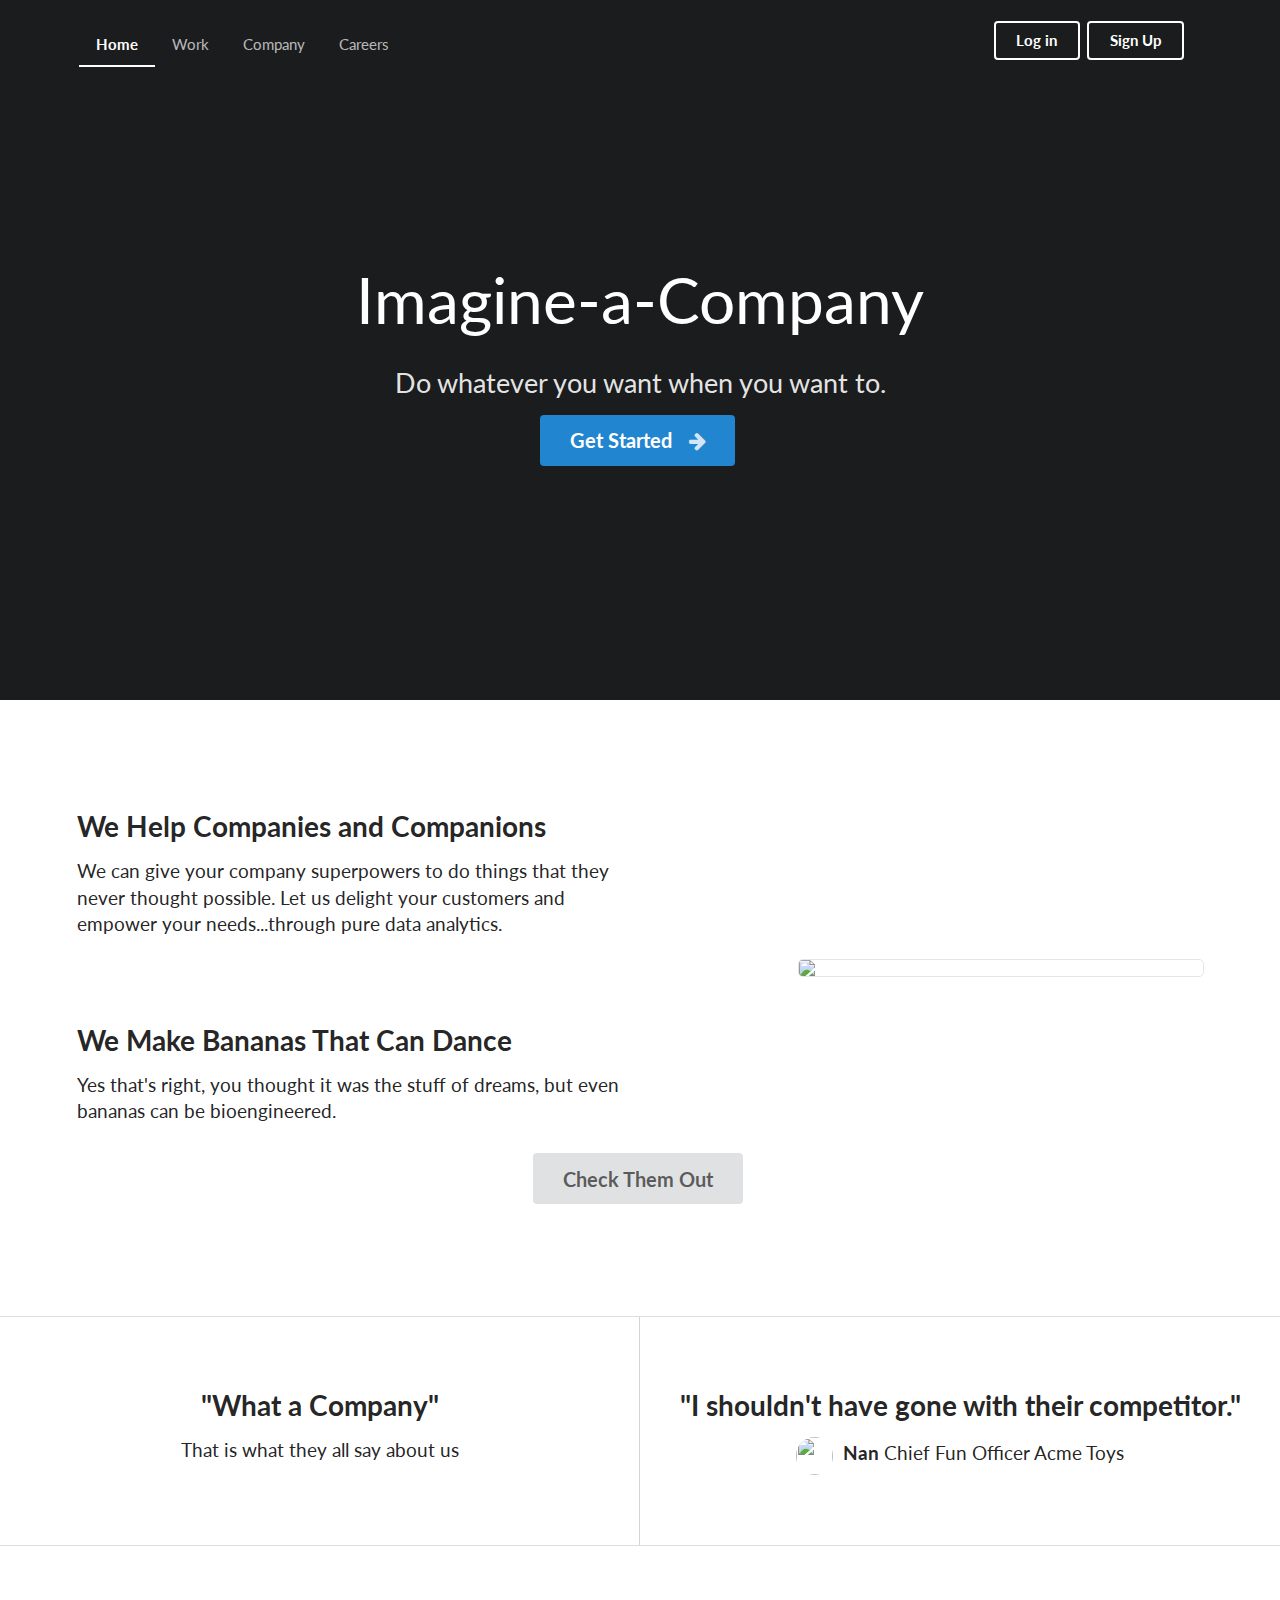
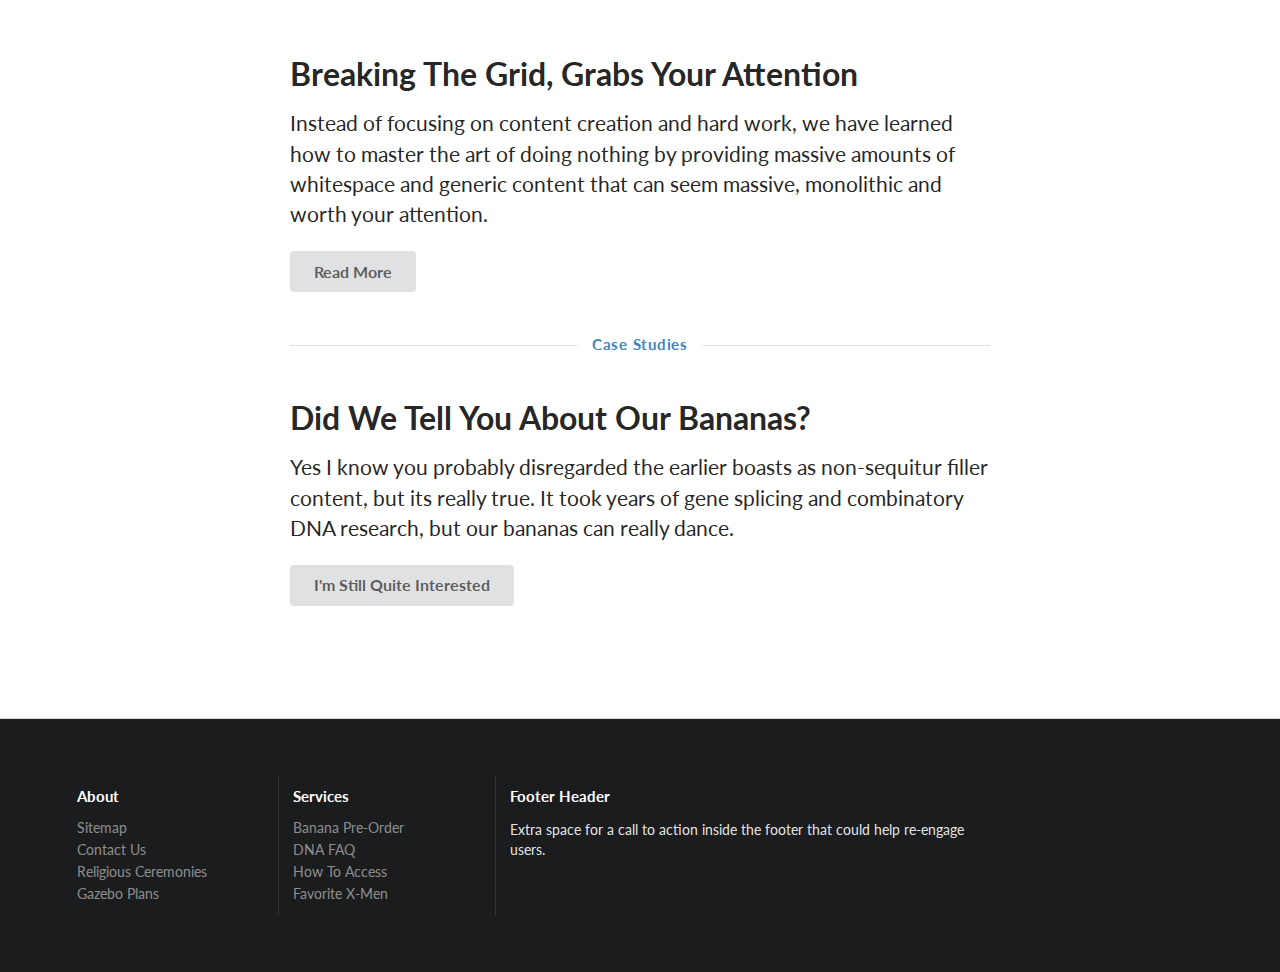
==== homepage.html @ 604b75cf "Add Semantic UI and try out the Homepage example" ====
<!DOCTYPE html>
<html>
<head>
  <!-- Standard Meta -->
  <meta charset="utf-8" />
  <meta http-equiv="X-UA-Compatible" content="IE=edge,chrome=1" />
  <meta name="viewport" content="width=device-width, initial-scale=1.0, maximum-scale=1.0">

  <!-- Site Properties -->
  <title>Homepage - Semantic</title>
  <script src="https://code.jquery.com/jquery-2.2.4.min.js" integrity="sha256-BbhdlvQf/xTY9gja0Dq3HiwQF8LaCRTXxZKRutelT44=" crossorigin="anonymous"></script>

  <link rel="stylesheet" type="text/css" href="assets/semantic/semantic.min.css">
	<script src="assets/semantic/semantic.min.js"></script>

  <link rel="stylesheet" type="text/css" href="assets/main.css">
  <script src="assets/main.js"></script>
</head>
<body>

<!-- Following Menu -->
<div class="ui large top fixed hidden menu">
  <div class="ui container">
    <a class="active item">Home</a>
    <a class="item">Work</a>
    <a class="item">Company</a>
    <a class="item">Careers</a>
    <div class="right menu">
      <div class="item">
        <a class="ui button">Log in</a>
      </div>
      <div class="item">
        <a class="ui primary button">Sign Up</a>
      </div>
    </div>
  </div>
</div>

<!-- Sidebar Menu -->
<div class="ui vertical inverted sidebar menu">
  <a class="active item">Home</a>
  <a class="item">Work</a>
  <a class="item">Company</a>
  <a class="item">Careers</a>
  <a class="item">Login</a>
  <a class="item">Signup</a>
</div>


<!-- Page Contents -->
<div class="pusher">
  <div class="ui inverted vertical masthead center aligned segment">

    <div class="ui container">
      <div class="ui large secondary inverted pointing menu">
        <a class="toc item">
          <i class="sidebar icon"></i>
        </a>
        <a class="active item">Home</a>
        <a class="item">Work</a>
        <a class="item">Company</a>
        <a class="item">Careers</a>
        <div class="right item">
          <a class="ui inverted button">Log in</a>
          <a class="ui inverted button">Sign Up</a>
        </div>
      </div>
    </div>

    <div class="ui text container">
      <h1 class="ui inverted header">
        Imagine-a-Company
      </h1>
      <h2>Do whatever you want when you want to.</h2>
      <div class="ui huge primary button">Get Started <i class="right arrow icon"></i></div>
    </div>

  </div>

  <div class="ui vertical stripe segment">
    <div class="ui middle aligned stackable grid container">
      <div class="row">
        <div class="eight wide column">
          <h3 class="ui header">We Help Companies and Companions</h3>
          <p>We can give your company superpowers to do things that they never thought possible. Let us delight your customers and empower your needs...through pure data analytics.</p>
          <h3 class="ui header">We Make Bananas That Can Dance</h3>
          <p>Yes that's right, you thought it was the stuff of dreams, but even bananas can be bioengineered.</p>
        </div>
        <div class="six wide right floated column">
          <img src="assets/images/wireframe/white-image.png" class="ui large bordered rounded image">
        </div>
      </div>
      <div class="row">
        <div class="center aligned column">
          <a class="ui huge button">Check Them Out</a>
        </div>
      </div>
    </div>
  </div>


  <div class="ui vertical stripe quote segment">
    <div class="ui equal width stackable internally celled grid">
      <div class="center aligned row">
        <div class="column">
          <h3>"What a Company"</h3>
          <p>That is what they all say about us</p>
        </div>
        <div class="column">
          <h3>"I shouldn't have gone with their competitor."</h3>
          <p>
            <img src="assets/images/avatar/nan.jpg" class="ui avatar image"> <b>Nan</b> Chief Fun Officer Acme Toys
          </p>
        </div>
      </div>
    </div>
  </div>

  <div class="ui vertical stripe segment">
    <div class="ui text container">
      <h3 class="ui header">Breaking The Grid, Grabs Your Attention</h3>
      <p>Instead of focusing on content creation and hard work, we have learned how to master the art of doing nothing by providing massive amounts of whitespace and generic content that can seem massive, monolithic and worth your attention.</p>
      <a class="ui large button">Read More</a>
      <h4 class="ui horizontal header divider">
        <a href="#">Case Studies</a>
      </h4>
      <h3 class="ui header">Did We Tell You About Our Bananas?</h3>
      <p>Yes I know you probably disregarded the earlier boasts as non-sequitur filler content, but its really true. It took years of gene splicing and combinatory DNA research, but our bananas can really dance.</p>
      <a class="ui large button">I'm Still Quite Interested</a>
    </div>
  </div>


  <div class="ui inverted vertical footer segment">
    <div class="ui container">
      <div class="ui stackable inverted divided equal height stackable grid">
        <div class="three wide column">
          <h4 class="ui inverted header">About</h4>
          <div class="ui inverted link list">
            <a href="#" class="item">Sitemap</a>
            <a href="#" class="item">Contact Us</a>
            <a href="#" class="item">Religious Ceremonies</a>
            <a href="#" class="item">Gazebo Plans</a>
          </div>
        </div>
        <div class="three wide column">
          <h4 class="ui inverted header">Services</h4>
          <div class="ui inverted link list">
            <a href="#" class="item">Banana Pre-Order</a>
            <a href="#" class="item">DNA FAQ</a>
            <a href="#" class="item">How To Access</a>
            <a href="#" class="item">Favorite X-Men</a>
          </div>
        </div>
        <div class="seven wide column">
          <h4 class="ui inverted header">Footer Header</h4>
          <p>Extra space for a call to action inside the footer that could help re-engage users.</p>
        </div>
      </div>
    </div>
  </div>
</div>

</body>

</html>
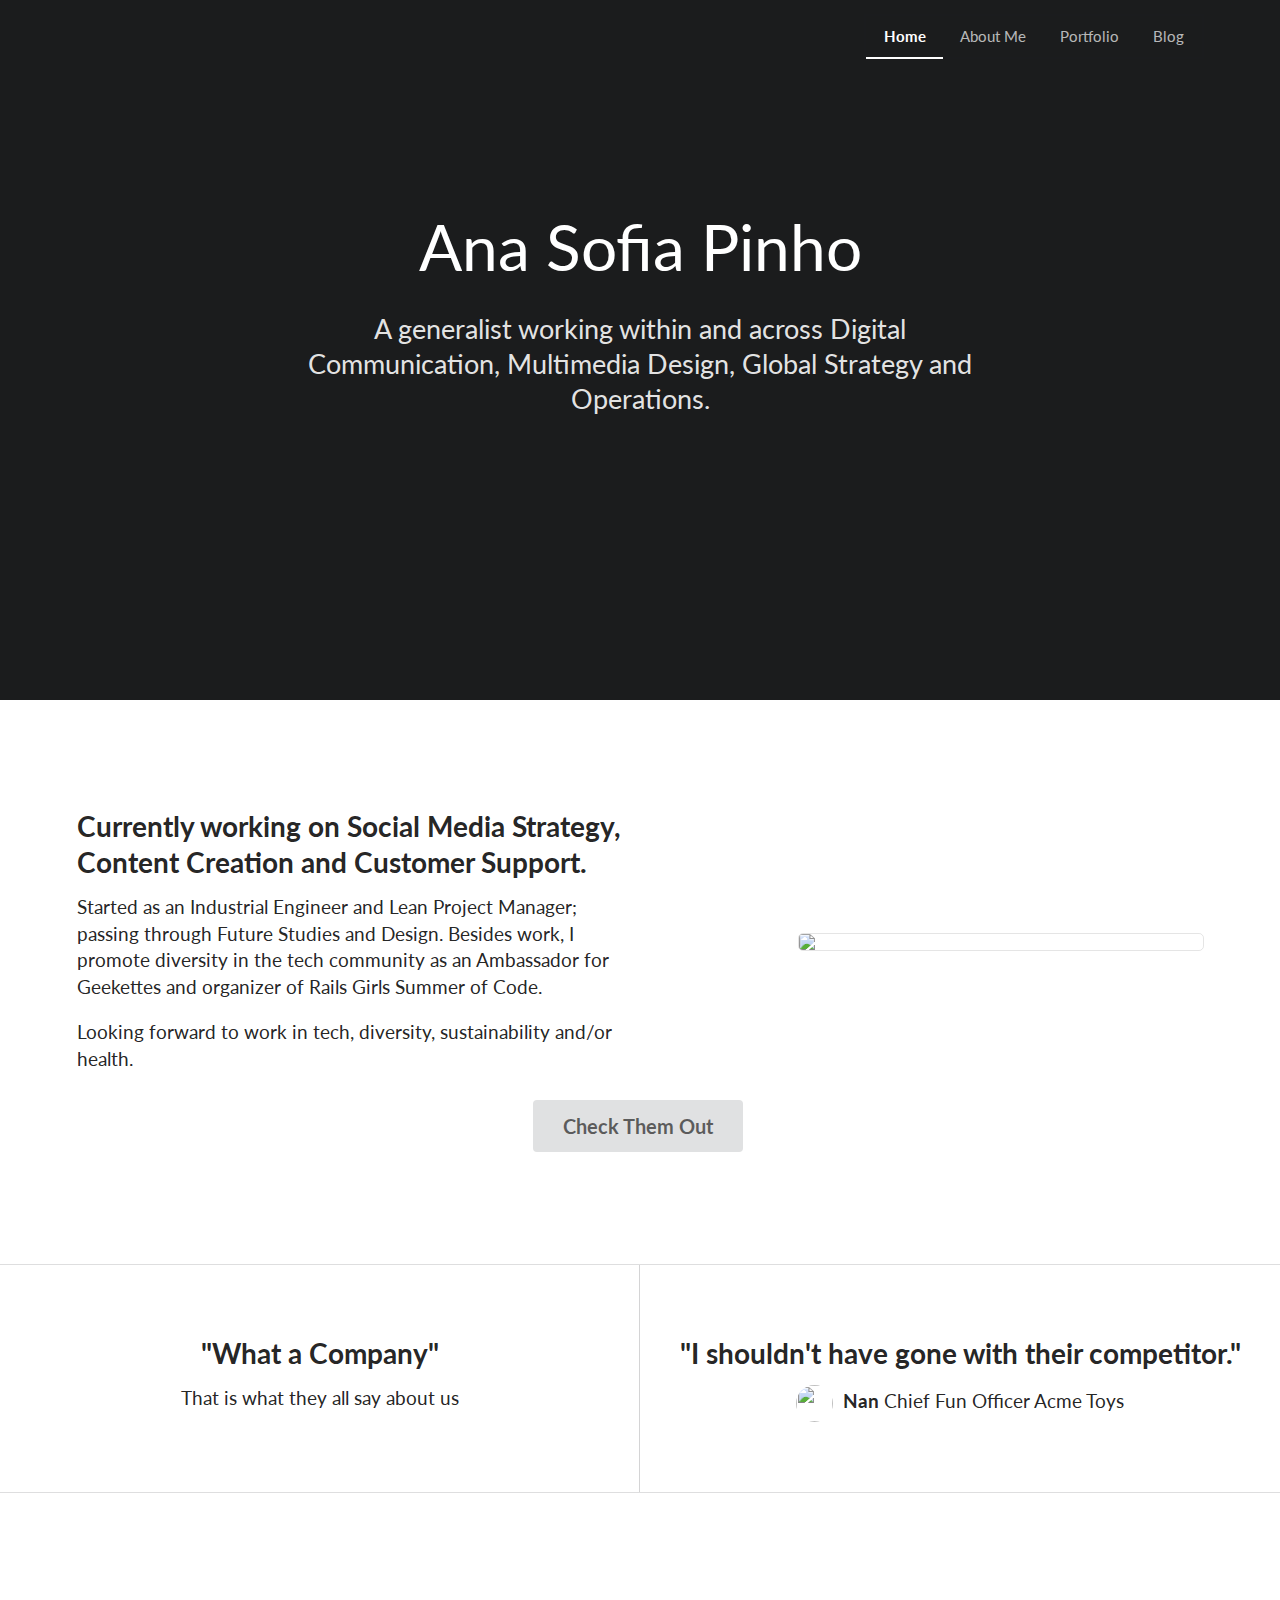
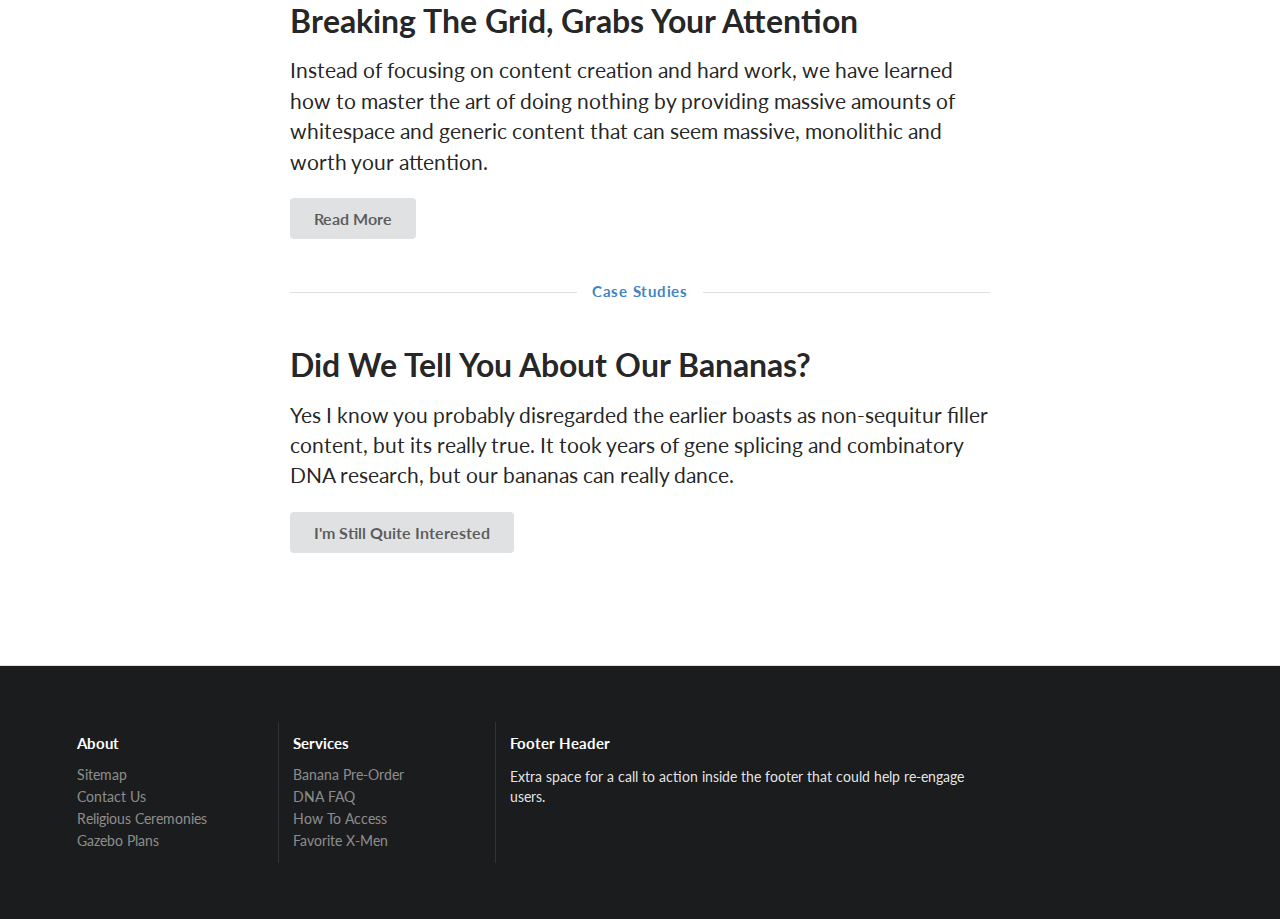
==== commit 5ff6499d: "New layout" ====
--- a/homepage.html
+++ b/homepage.html
@@ -18,61 +18,27 @@
 </head>
 <body>
 
-<!-- Following Menu -->
-<div class="ui large top fixed hidden menu">
-  <div class="ui container">
-    <a class="active item">Home</a>
-    <a class="item">Work</a>
-    <a class="item">Company</a>
-    <a class="item">Careers</a>
-    <div class="right menu">
-      <div class="item">
-        <a class="ui button">Log in</a>
-      </div>
-      <div class="item">
-        <a class="ui primary button">Sign Up</a>
-      </div>
-    </div>
-  </div>
-</div>
-
-<!-- Sidebar Menu -->
-<div class="ui vertical inverted sidebar menu">
-  <a class="active item">Home</a>
-  <a class="item">Work</a>
-  <a class="item">Company</a>
-  <a class="item">Careers</a>
-  <a class="item">Login</a>
-  <a class="item">Signup</a>
-</div>
-
 
 <!-- Page Contents -->
 <div class="pusher">
-  <div class="ui inverted vertical masthead center aligned segment">
+  <div class="ui inverted vertical masthead center aligned segment landing-image">
 
     <div class="ui container">
-      <div class="ui large secondary inverted pointing menu">
+      <div class="ui large secondary inverted pointing menu right floated">
         <a class="toc item">
           <i class="sidebar icon"></i>
         </a>
         <a class="active item">Home</a>
-        <a class="item">Work</a>
-        <a class="item">Company</a>
-        <a class="item">Careers</a>
-        <div class="right item">
-          <a class="ui inverted button">Log in</a>
-          <a class="ui inverted button">Sign Up</a>
-        </div>
+        <a class="item">About Me</a>
+        <a class="item">Portfolio</a>
+        <a class="item">Blog</a>
       </div>
     </div>
-
     <div class="ui text container">
       <h1 class="ui inverted header">
-        Imagine-a-Company
+        Ana Sofia Pinho
       </h1>
-      <h2>Do whatever you want when you want to.</h2>
-      <div class="ui huge primary button">Get Started <i class="right arrow icon"></i></div>
+      <h2>A generalist working within and across Digital Communication, Multimedia Design, Global Strategy and Operations.</h2>
     </div>
 
   </div>
@@ -81,10 +47,9 @@
     <div class="ui middle aligned stackable grid container">
       <div class="row">
         <div class="eight wide column">
-          <h3 class="ui header">We Help Companies and Companions</h3>
-          <p>We can give your company superpowers to do things that they never thought possible. Let us delight your customers and empower your needs...through pure data analytics.</p>
-          <h3 class="ui header">We Make Bananas That Can Dance</h3>
-          <p>Yes that's right, you thought it was the stuff of dreams, but even bananas can be bioengineered.</p>
+          <h3 class="ui header">Currently working on Social Media Strategy, Content Creation and Customer Support.</h3>
+          <p>Started as an Industrial Engineer and Lean Project Manager; passing through Future Studies and Design. Besides work, I promote diversity in the tech community as an Ambassador for Geekettes and organizer of Rails Girls Summer of Code.</p>
+          <p>Looking forward to work in tech, diversity, sustainability and/or health.</p>
         </div>
         <div class="six wide right floated column">
           <img src="assets/images/wireframe/white-image.png" class="ui large bordered rounded image">
--- a/assets/main.css
+++ b/assets/main.css
@@ -21,6 +21,10 @@
 .masthead h2 {
   font-size: 1.7em;
   font-weight: normal;
+}
+.landing-image {
+  background-image: url('images/anasofiapinho-profile-02.png') !important;
+  background-size: cover !important;
 }
 
 .ui.vertical.stripe {
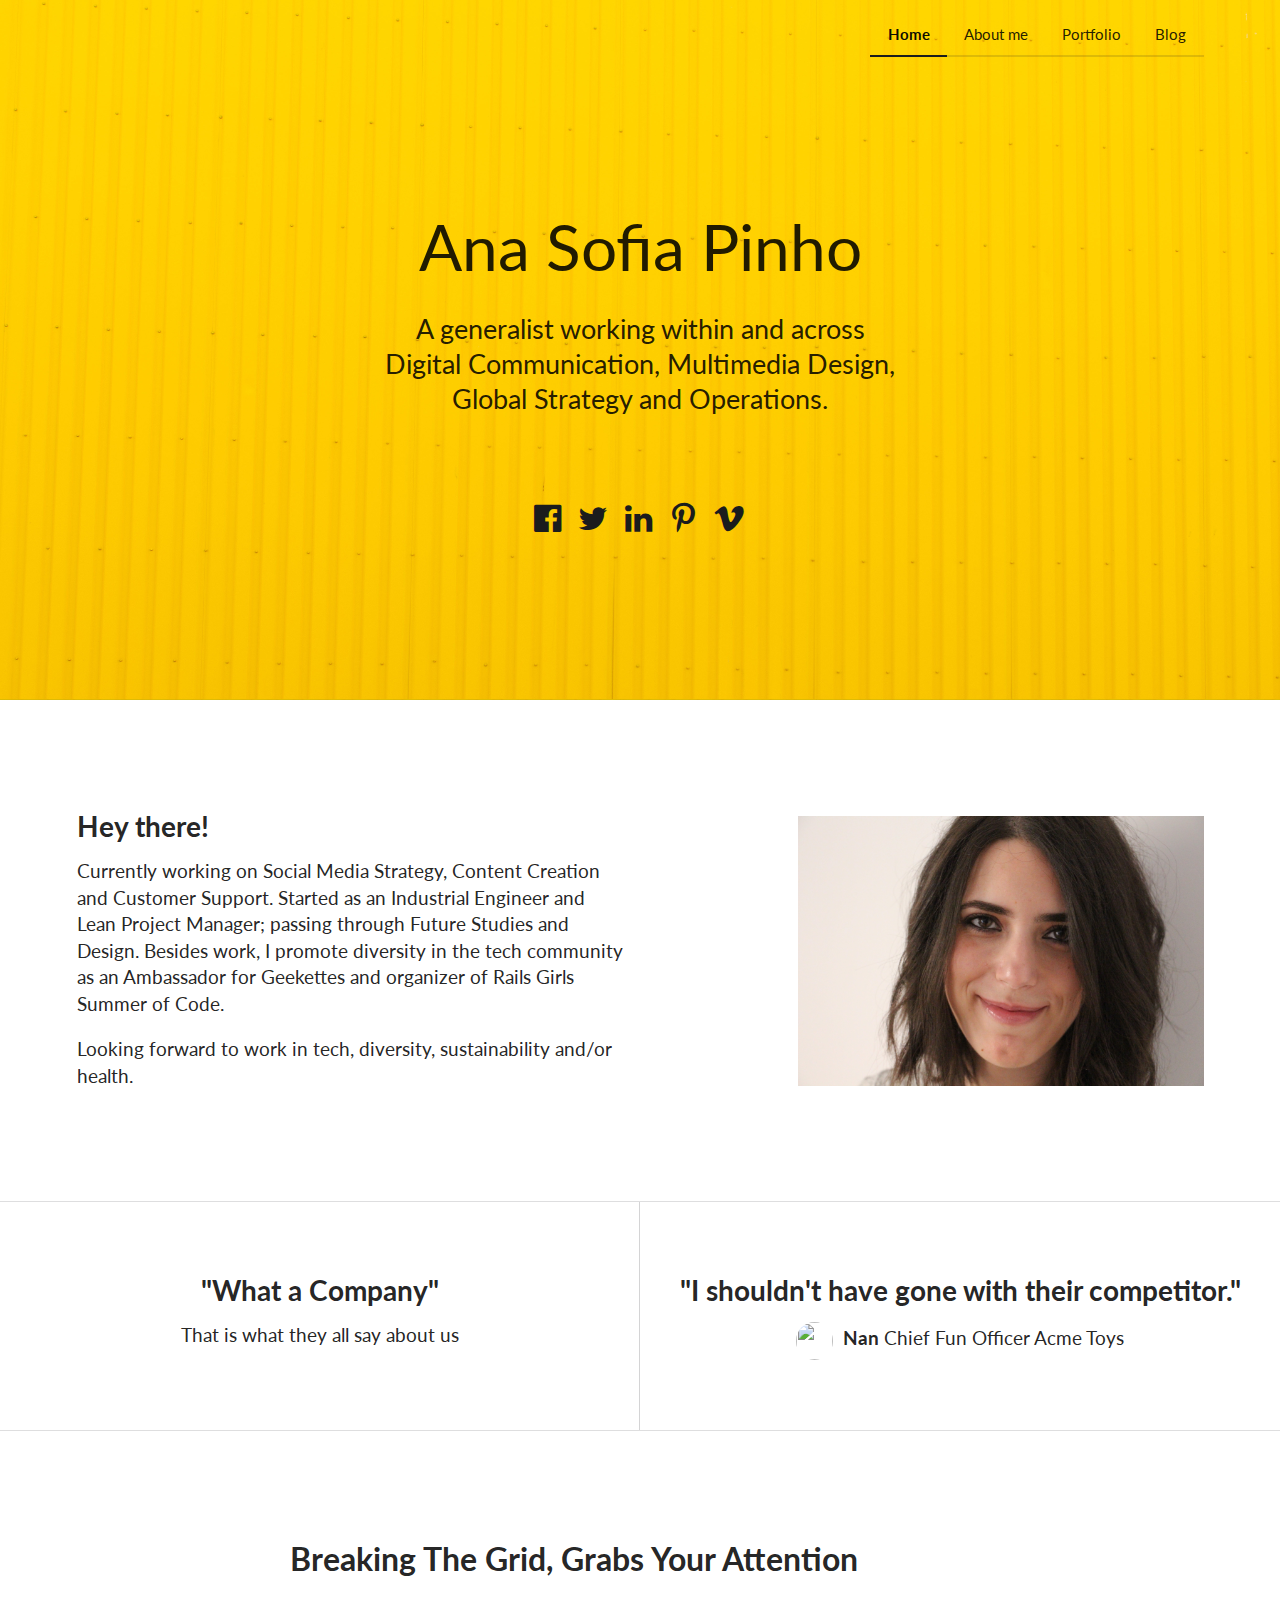
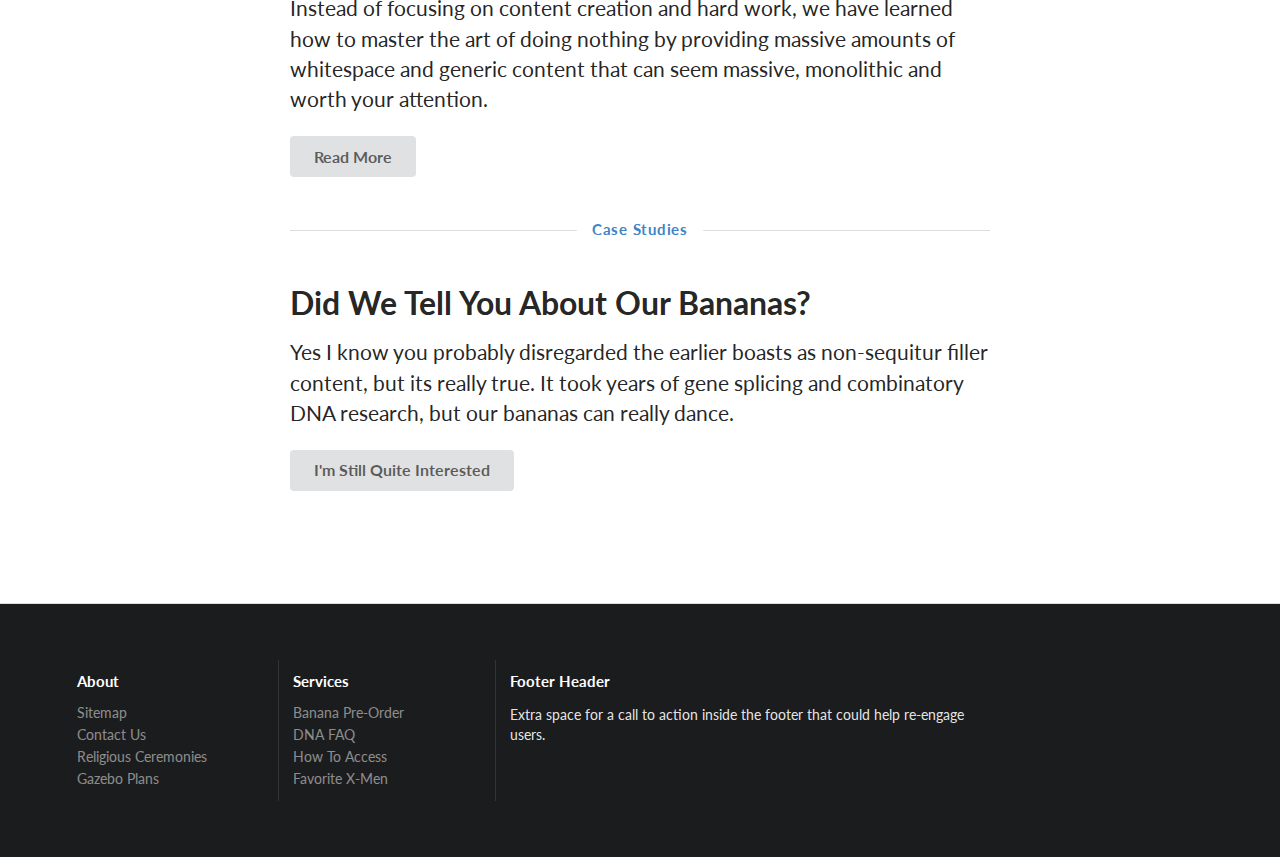
==== commit 4af2fe1c: "new style" ====
--- a/homepage.html
+++ b/homepage.html
@@ -18,27 +18,40 @@
 </head>
 <body>
 
+  <!-- Sidebar Menu -->
+<div class="ui vertical sidebar menu">
+  <a class="active item">Home</a>
+  <a class="item">About me</a>
+  <a class="item">Portfolio</a>
+  <a class="item">Blog</a>
+</div>
 
 <!-- Page Contents -->
 <div class="pusher">
-  <div class="ui inverted vertical masthead center aligned segment landing-image">
+  <div class="ui vertical masthead center aligned segment landing-image">
 
     <div class="ui container">
-      <div class="ui large secondary inverted pointing menu right floated">
+      <div class="ui large secondary pointing menu right floated">
         <a class="toc item">
           <i class="sidebar icon"></i>
         </a>
         <a class="active item">Home</a>
-        <a class="item">About Me</a>
+        <a class="item">About me</a>
         <a class="item">Portfolio</a>
         <a class="item">Blog</a>
       </div>
     </div>
     <div class="ui text container">
-      <h1 class="ui inverted header">
+      <h1 class="ui header">
         Ana Sofia Pinho
       </h1>
-      <h2>A generalist working within and across Digital Communication, Multimedia Design, Global Strategy and Operations.</h2>
+      <h2>A generalist working within and across 
+        <br>Digital Communication, Multimedia Design, 
+        <br>Global Strategy and Operations.</h2>
+      <br>
+      <br>
+      <br>
+      <p><a href="http://www.facebook.com/anasofiapinho" target="_blank"><i class="big black facebook icon"></i></a> <a href="http://www.twitter.com/anasofiapinho" target="_blank"><i class="big black twitter icon"></i></a> <a href="https://pt.linkedin.com/in/anasofiapinho" target="_blank"><i class="big black linkedin icon"></i></a> <a href="http://www.pinterest.com/anasofiapinho" target="_blank"><i class="big black pinterest icon"></i></a> <a href="http://www.vimeo.com/anasofiapinho" target="_blank"><i class="big black vimeo icon"></i></a>
     </div>
 
   </div>
@@ -47,19 +60,14 @@
     <div class="ui middle aligned stackable grid container">
       <div class="row">
         <div class="eight wide column">
-          <h3 class="ui header">Currently working on Social Media Strategy, Content Creation and Customer Support.</h3>
-          <p>Started as an Industrial Engineer and Lean Project Manager; passing through Future Studies and Design. Besides work, I promote diversity in the tech community as an Ambassador for Geekettes and organizer of Rails Girls Summer of Code.</p>
+          <h3 class="ui header">Hey there!</h3>
+          <p>Currently working on Social Media Strategy, Content Creation and Customer Support. Started as an Industrial Engineer and Lean Project Manager; passing through Future Studies and Design. Besides work, I promote diversity in the tech community as an Ambassador for Geekettes and organizer of Rails Girls Summer of Code.</p>
           <p>Looking forward to work in tech, diversity, sustainability and/or health.</p>
         </div>
         <div class="six wide right floated column">
-          <img src="assets/images/wireframe/white-image.png" class="ui large bordered rounded image">
+          <img src="assets/images/anasofiapinho-profile-03.jpg" class="ui fluid image">
         </div>
-      </div>
-      <div class="row">
-        <div class="center aligned column">
-          <a class="ui huge button">Check Them Out</a>
-        </div>
-      </div>
+      </div>  
     </div>
   </div>
 
--- a/assets/main.css
+++ b/assets/main.css
@@ -23,7 +23,7 @@
   font-weight: normal;
 }
 .landing-image {
-  background-image: url('images/anasofiapinho-profile-02.png') !important;
+background-image: url('images/anasofiapinho-image-0002.jpeg') !important;
   background-size: cover !important;
 }
 
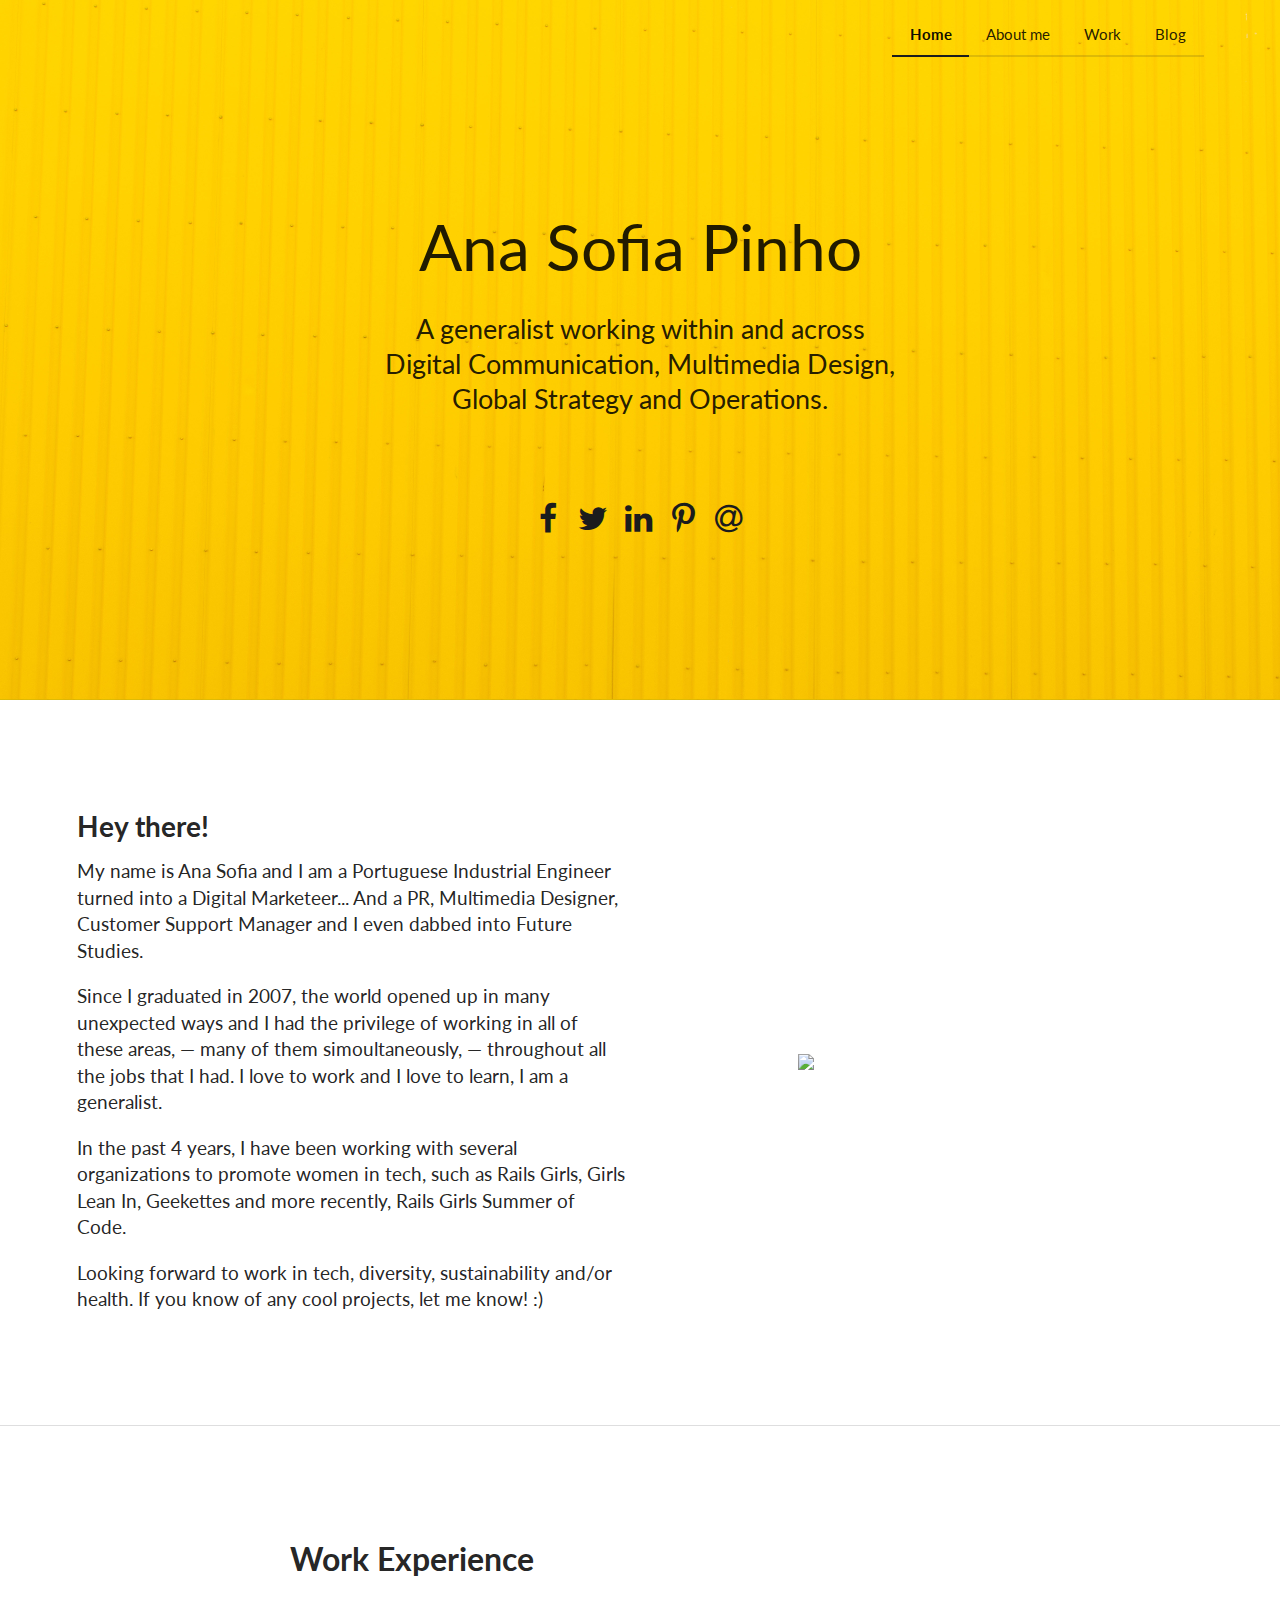
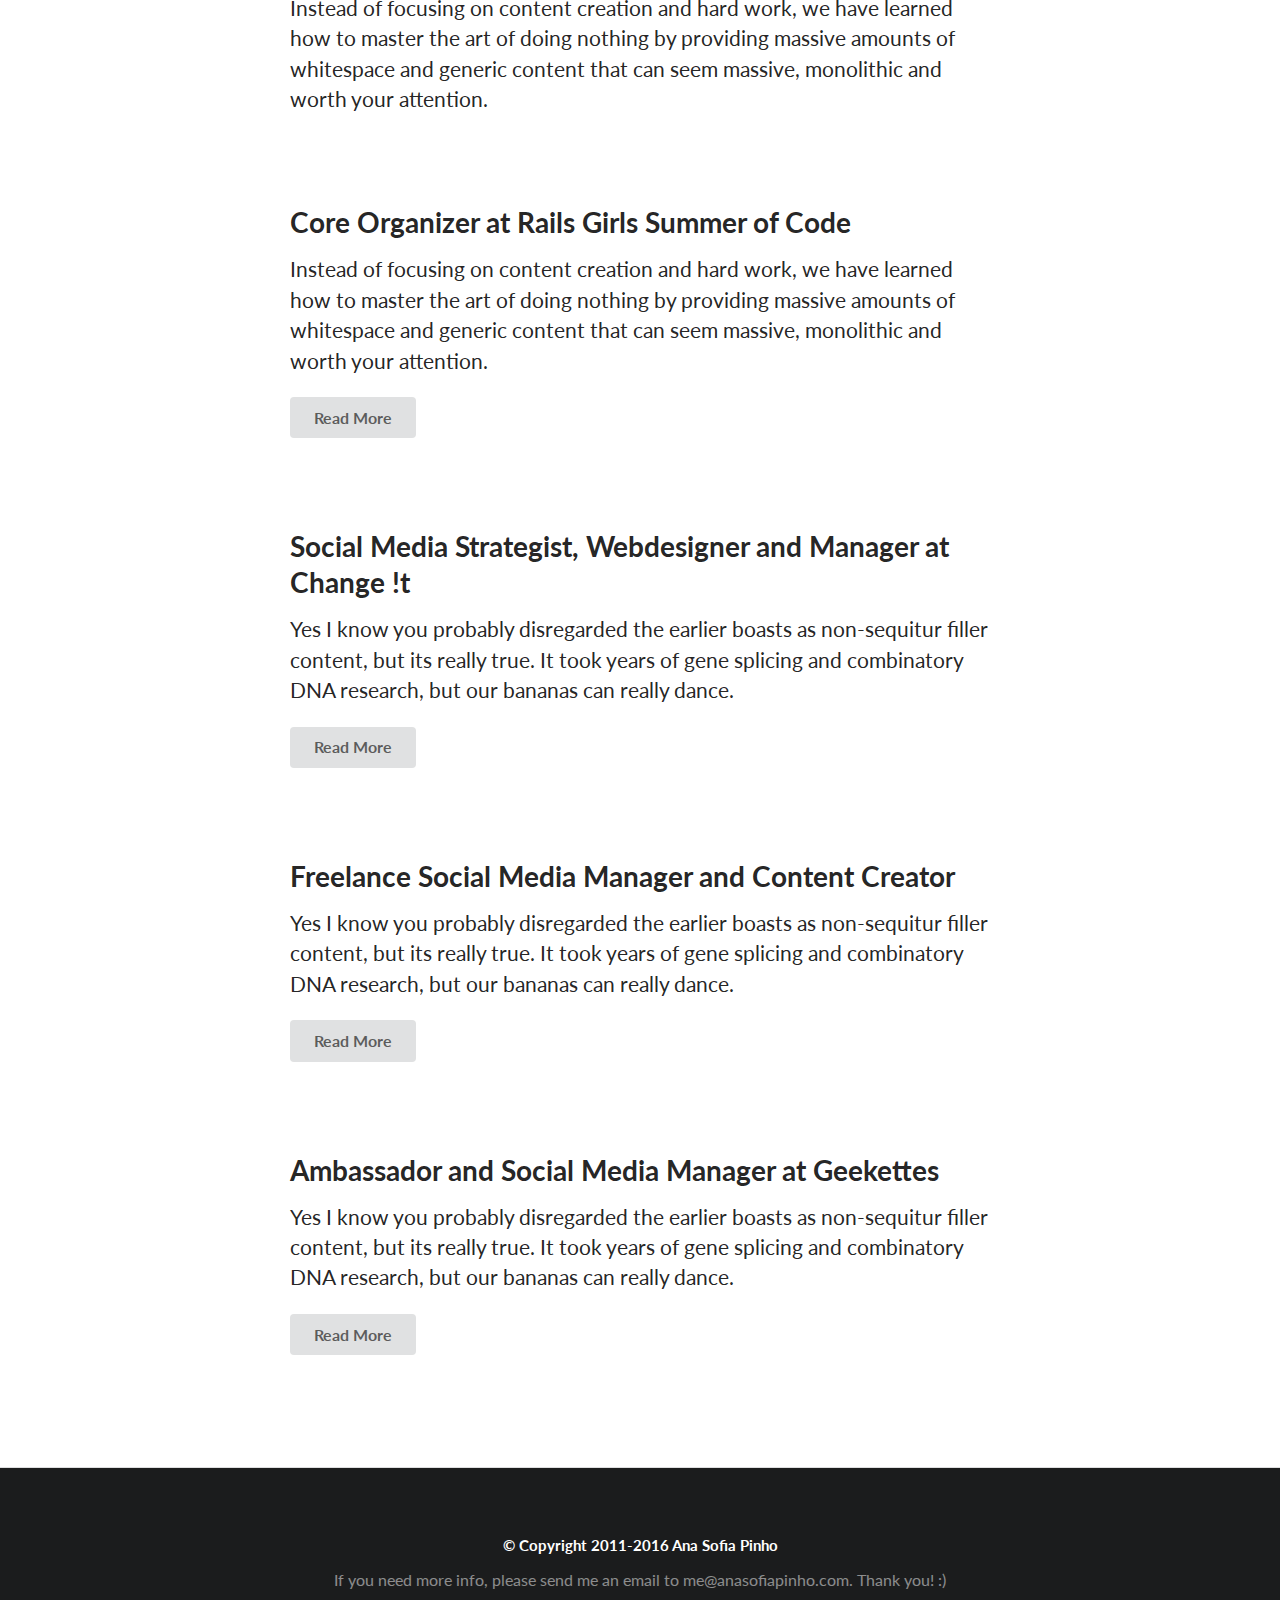
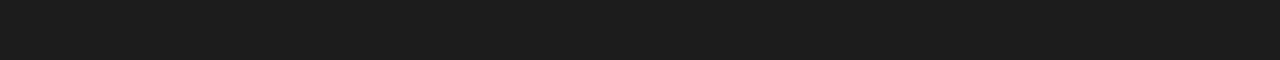
==== commit ae4209c0: "new sections" ====
--- a/homepage.html
+++ b/homepage.html
@@ -21,8 +21,8 @@
   <!-- Sidebar Menu -->
 <div class="ui vertical sidebar menu">
   <a class="active item">Home</a>
-  <a class="item">About me</a>
-  <a class="item">Portfolio</a>
+  <a class="item" href="#About me">About me</a>
+  <a class="item" href="#Work">Work</a>
   <a class="item">Blog</a>
 </div>
 
@@ -36,8 +36,8 @@
           <i class="sidebar icon"></i>
         </a>
         <a class="active item">Home</a>
-        <a class="item">About me</a>
-        <a class="item">Portfolio</a>
+        <a class="item" href="#About me">About me</a>
+        <a class="item" href="#Work">Work</a>
         <a class="item">Blog</a>
       </div>
     </div>
@@ -51,83 +51,96 @@
       <br>
       <br>
       <br>
-      <p><a href="http://www.facebook.com/anasofiapinho" target="_blank"><i class="big black facebook icon"></i></a> <a href="http://www.twitter.com/anasofiapinho" target="_blank"><i class="big black twitter icon"></i></a> <a href="https://pt.linkedin.com/in/anasofiapinho" target="_blank"><i class="big black linkedin icon"></i></a> <a href="http://www.pinterest.com/anasofiapinho" target="_blank"><i class="big black pinterest icon"></i></a> <a href="http://www.vimeo.com/anasofiapinho" target="_blank"><i class="big black vimeo icon"></i></a>
+      <p>
+        <a href="http://www.facebook.com/anasofiapinho" target="_blank">
+          <i class="big black facebook f icon"></i>
+        </a> 
+        <a href="http://www.twitter.com/anasofiapinho" target="_blank">
+          <i class="big black twitter icon"></i>
+        </a>
+        <a href="https://pt.linkedin.com/in/anasofiapinho" target="_blank">
+          <i class="big black linkedin icon"></i>
+        </a>
+        <a href="http://www.pinterest.com/anasofiapinho" target="_blank">
+          <i class="big black pinterest icon"></i>
+        </a>
+        <a href="mailto:me@anasofiapinho.com">
+          <i class="big black at icon"></i>
+        </a>
+      </p>
     </div>
 
   </div>
+
+  <div id="About me"></div>
 
   <div class="ui vertical stripe segment">
     <div class="ui middle aligned stackable grid container">
       <div class="row">
         <div class="eight wide column">
           <h3 class="ui header">Hey there!</h3>
-          <p>Currently working on Social Media Strategy, Content Creation and Customer Support. Started as an Industrial Engineer and Lean Project Manager; passing through Future Studies and Design. Besides work, I promote diversity in the tech community as an Ambassador for Geekettes and organizer of Rails Girls Summer of Code.</p>
-          <p>Looking forward to work in tech, diversity, sustainability and/or health.</p>
+          <p>
+            My name is Ana Sofia and I am a Portuguese Industrial Engineer turned into a Digital Marketeer... And a PR, Multimedia Designer, Customer Support Manager and I even dabbed into Future Studies.
+          </p>
+          <p>
+             Since I graduated in 2007, the world opened up in many unexpected ways and I had the privilege of working in all of these areas, — many of them simoultaneously, — throughout all the jobs that I had. I love to work and I love to learn, I am a generalist.
+          <p>
+             In the past 4 years, I have been working with several organizations to promote women in tech, such as Rails Girls, Girls Lean In, Geekettes and more recently, Rails Girls Summer of Code.
+          </p>
+          <p>Looking forward to work in tech, diversity, sustainability and/or health. If you know of any cool projects, let me know! :)</p>
         </div>
         <div class="six wide right floated column">
-          <img src="assets/images/anasofiapinho-profile-03.jpg" class="ui fluid image">
+          <img src="assets/images/anasofiapinho-profile-02.png" class="ui fluid image">
         </div>
       </div>  
     </div>
   </div>
 
+<div id="Work"></div>
 
-  <div class="ui vertical stripe quote segment">
-    <div class="ui equal width stackable internally celled grid">
-      <div class="center aligned row">
-        <div class="column">
-          <h3>"What a Company"</h3>
-          <p>That is what they all say about us</p>
-        </div>
-        <div class="column">
-          <h3>"I shouldn't have gone with their competitor."</h3>
-          <p>
-            <img src="assets/images/avatar/nan.jpg" class="ui avatar image"> <b>Nan</b> Chief Fun Officer Acme Toys
-          </p>
-        </div>
-      </div>
-    </div>
-  </div>
+<div class="ui vertical stripe segment">
+    <div class="ui text container">
+      <h3>Work Experience</h3>
+      <p>Instead of focusing on content creation and hard work, we have learned how to master the art of doing nothing by providing massive amounts of whitespace and generic content that can seem massive, monolithic and worth your attention.</p>
+      <h4 class="ui horizontal header divider">
+      </h4>
 
-  <div class="ui vertical stripe segment">
     <div class="ui text container">
-      <h3 class="ui header">Breaking The Grid, Grabs Your Attention</h3>
+      <h1>Core Organizer at Rails Girls Summer of Code</h1>
       <p>Instead of focusing on content creation and hard work, we have learned how to master the art of doing nothing by providing massive amounts of whitespace and generic content that can seem massive, monolithic and worth your attention.</p>
       <a class="ui large button">Read More</a>
       <h4 class="ui horizontal header divider">
-        <a href="#">Case Studies</a>
       </h4>
-      <h3 class="ui header">Did We Tell You About Our Bananas?</h3>
+
+      <h1 class="ui header">Social Media Strategist, Webdesigner and Manager at Change !t</h1>
       <p>Yes I know you probably disregarded the earlier boasts as non-sequitur filler content, but its really true. It took years of gene splicing and combinatory DNA research, but our bananas can really dance.</p>
-      <a class="ui large button">I'm Still Quite Interested</a>
+      <a class="ui large button">Read More</a>
+      <h4 class="ui horizontal header divider">
+      </h4>
+
+      <h1 class="ui header">Freelance Social Media Manager and Content Creator</h1>
+      <p>Yes I know you probably disregarded the earlier boasts as non-sequitur filler content, but its really true. It took years of gene splicing and combinatory DNA research, but our bananas can really dance.</p>
+      <a class="ui large button">Read More</a>
+
+      <h4 class="ui horizontal header divider">
+      </h4>
+
+      <h1 class="ui header">Ambassador and Social Media Manager at Geekettes</h1>
+      <p>Yes I know you probably disregarded the earlier boasts as non-sequitur filler content, but its really true. It took years of gene splicing and combinatory DNA research, but our bananas can really dance.</p>
+      <a class="ui large button">Read More</a>
+    </div>
     </div>
   </div>
 
 
   <div class="ui inverted vertical footer segment">
-    <div class="ui container">
+    <div class="ui text container">
       <div class="ui stackable inverted divided equal height stackable grid">
-        <div class="three wide column">
-          <h4 class="ui inverted header">About</h4>
+        <div class="15 wide column">
+          <h4 class="ui inverted header" align="center">&copy; Copyright 2011-2016 Ana Sofia Pinho</h4>
           <div class="ui inverted link list">
-            <a href="#" class="item">Sitemap</a>
-            <a href="#" class="item">Contact Us</a>
-            <a href="#" class="item">Religious Ceremonies</a>
-            <a href="#" class="item">Gazebo Plans</a>
+            <a href="#" class="item"  align="center">If you need more info, please send me an email to me@anasofiapinho.com. Thank you! :)</a>
           </div>
-        </div>
-        <div class="three wide column">
-          <h4 class="ui inverted header">Services</h4>
-          <div class="ui inverted link list">
-            <a href="#" class="item">Banana Pre-Order</a>
-            <a href="#" class="item">DNA FAQ</a>
-            <a href="#" class="item">How To Access</a>
-            <a href="#" class="item">Favorite X-Men</a>
-          </div>
-        </div>
-        <div class="seven wide column">
-          <h4 class="ui inverted header">Footer Header</h4>
-          <p>Extra space for a call to action inside the footer that could help re-engage users.</p>
         </div>
       </div>
     </div>
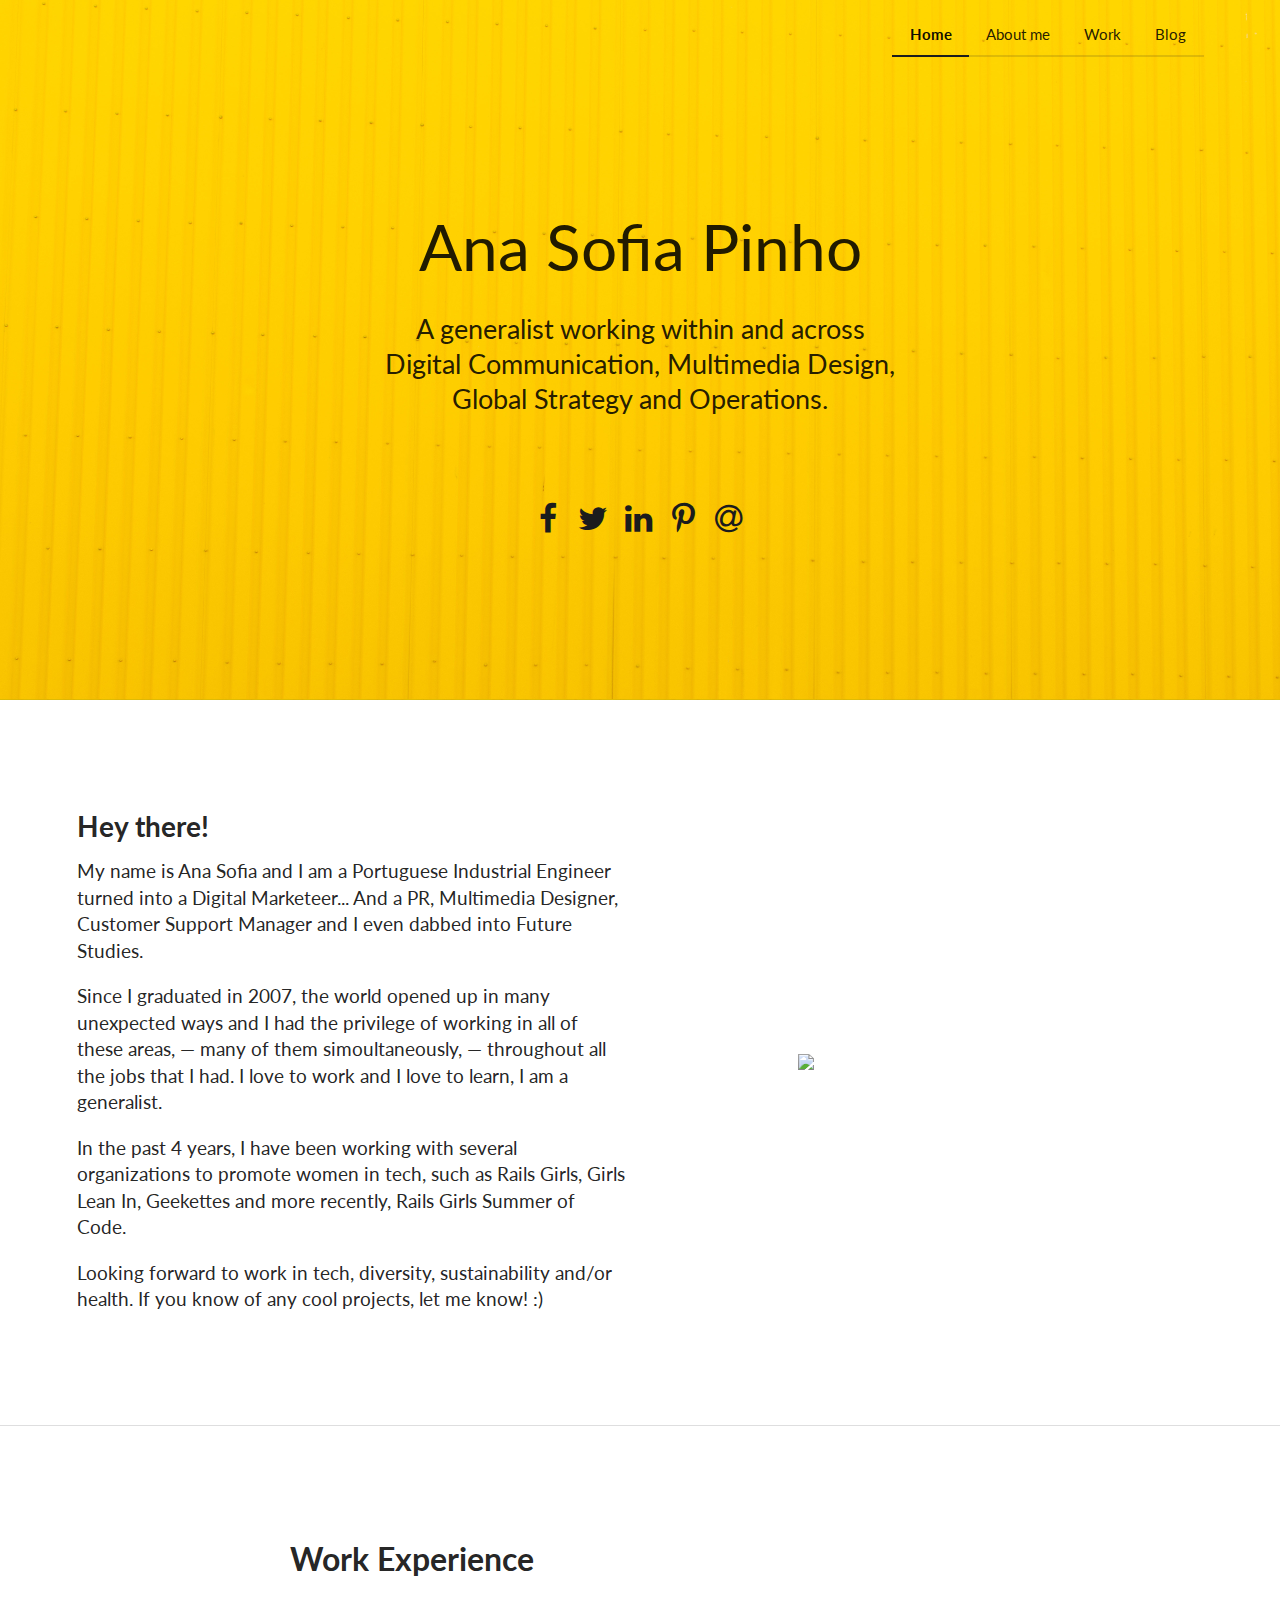
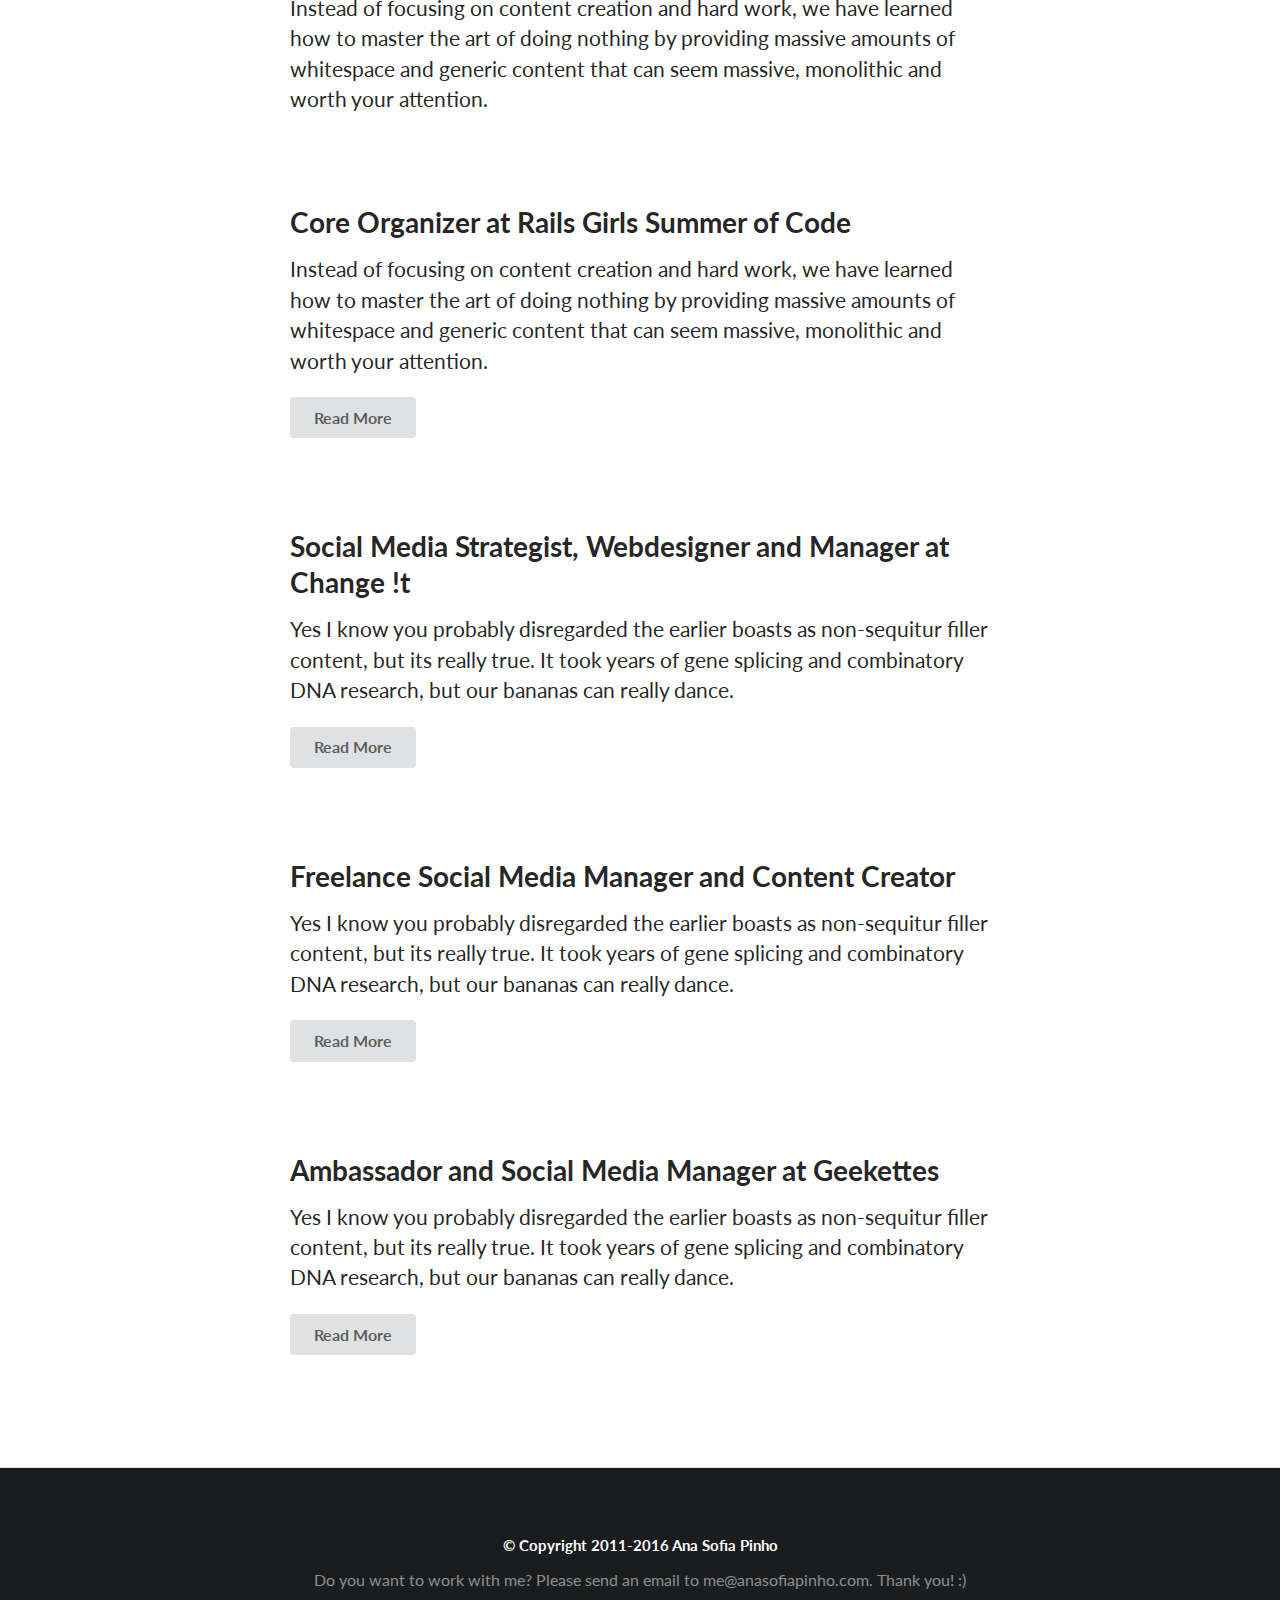
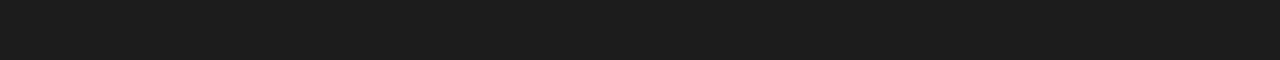
==== commit 0afd114c: "more links" ====
--- a/homepage.html
+++ b/homepage.html
@@ -23,7 +23,7 @@
   <a class="active item">Home</a>
   <a class="item" href="#About me">About me</a>
   <a class="item" href="#Work">Work</a>
-  <a class="item">Blog</a>
+  <a class="item" href="https://medium.com/@anasofiapinho" target="_blank">Blog</a>
 </div>
 
 <!-- Page Contents -->
@@ -38,7 +38,7 @@
         <a class="active item">Home</a>
         <a class="item" href="#About me">About me</a>
         <a class="item" href="#Work">Work</a>
-        <a class="item">Blog</a>
+        <a class="item" href="https://medium.com/@anasofiapinho" target="_blank">Blog</a>
       </div>
     </div>
     <div class="ui text container">
@@ -61,7 +61,7 @@
         <a href="https://pt.linkedin.com/in/anasofiapinho" target="_blank">
           <i class="big black linkedin icon"></i>
         </a>
-        <a href="http://www.pinterest.com/anasofiapinho" target="_blank">
+        <a href="https://pt.pinterest.com/anasofiapinho/" target="_blank">
           <i class="big black pinterest icon"></i>
         </a>
         <a href="mailto:me@anasofiapinho.com">
@@ -139,7 +139,7 @@
         <div class="15 wide column">
           <h4 class="ui inverted header" align="center">&copy; Copyright 2011-2016 Ana Sofia Pinho</h4>
           <div class="ui inverted link list">
-            <a href="#" class="item"  align="center">If you need more info, please send me an email to me@anasofiapinho.com. Thank you! :)</a>
+            <a href="#" class="item"  align="center">Do you want to work with me? Please send an email to me@anasofiapinho.com. Thank you! :)</a>
           </div>
         </div>
       </div>
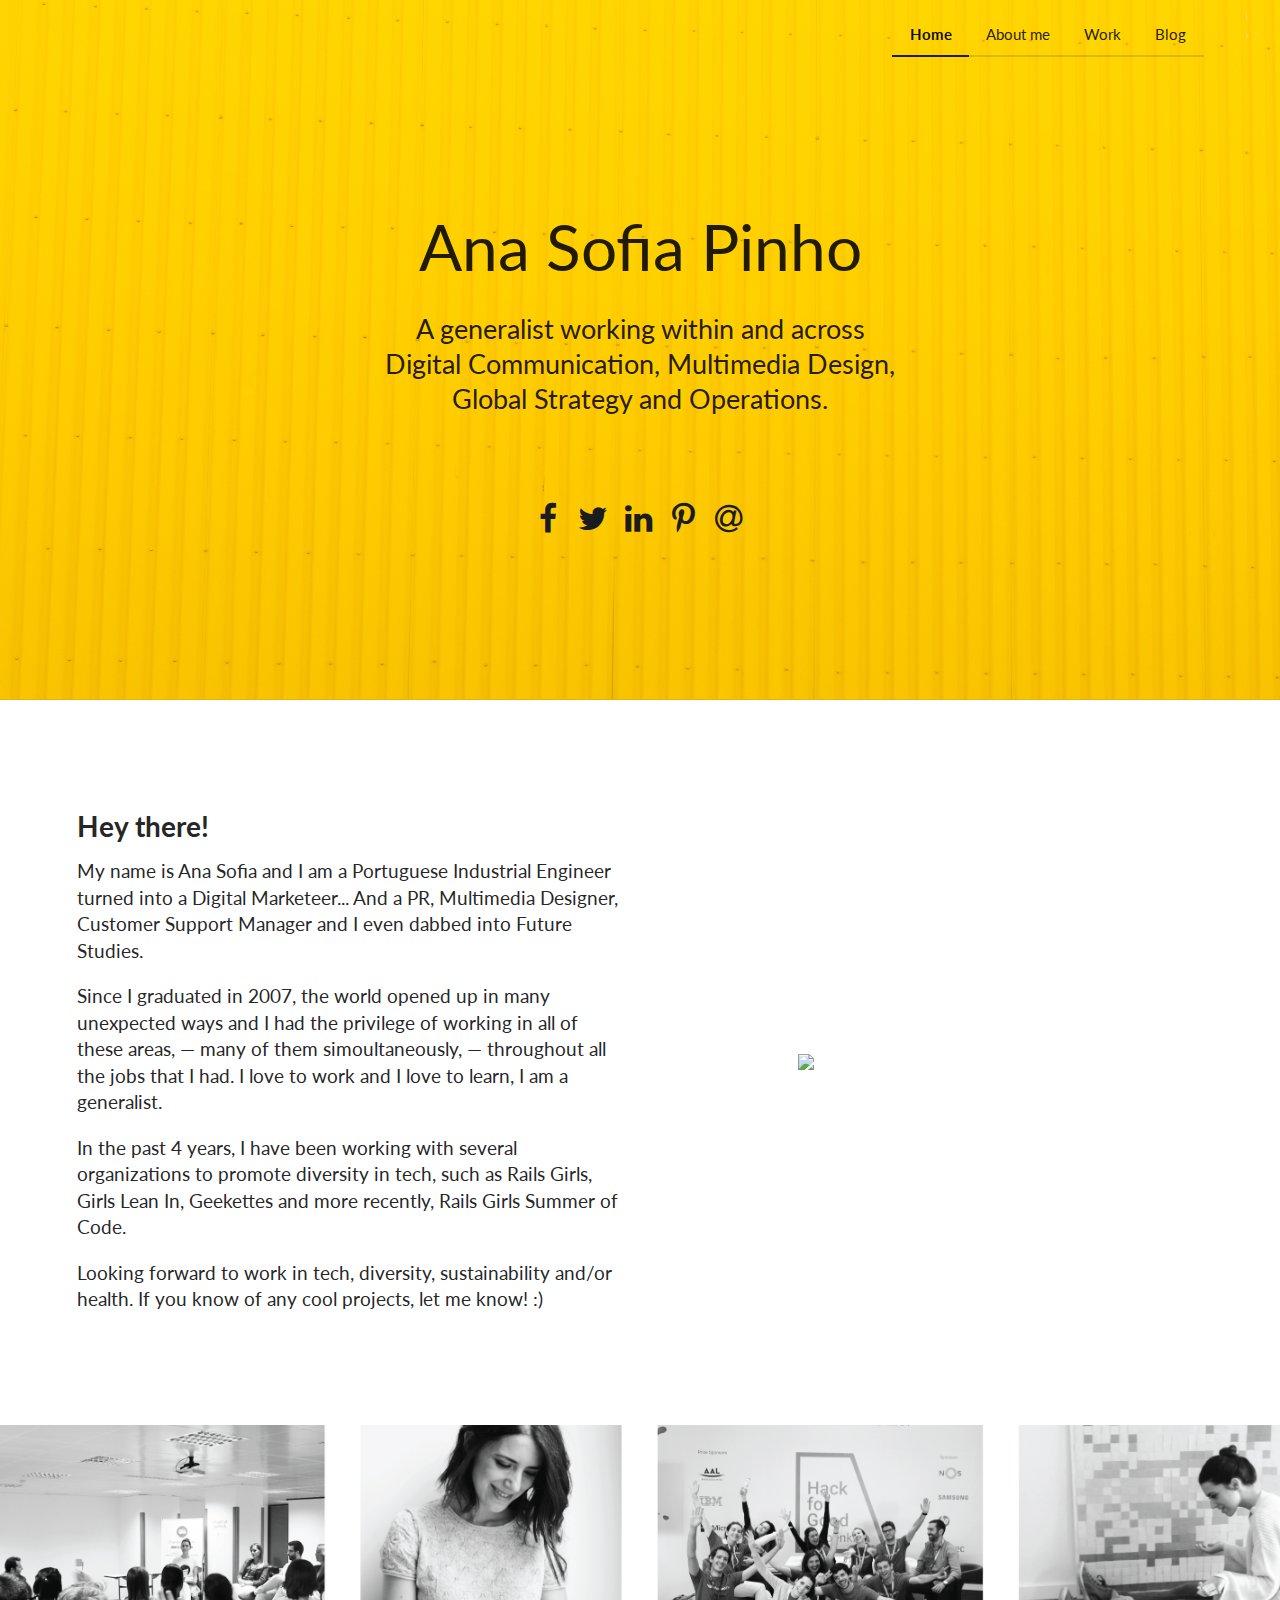
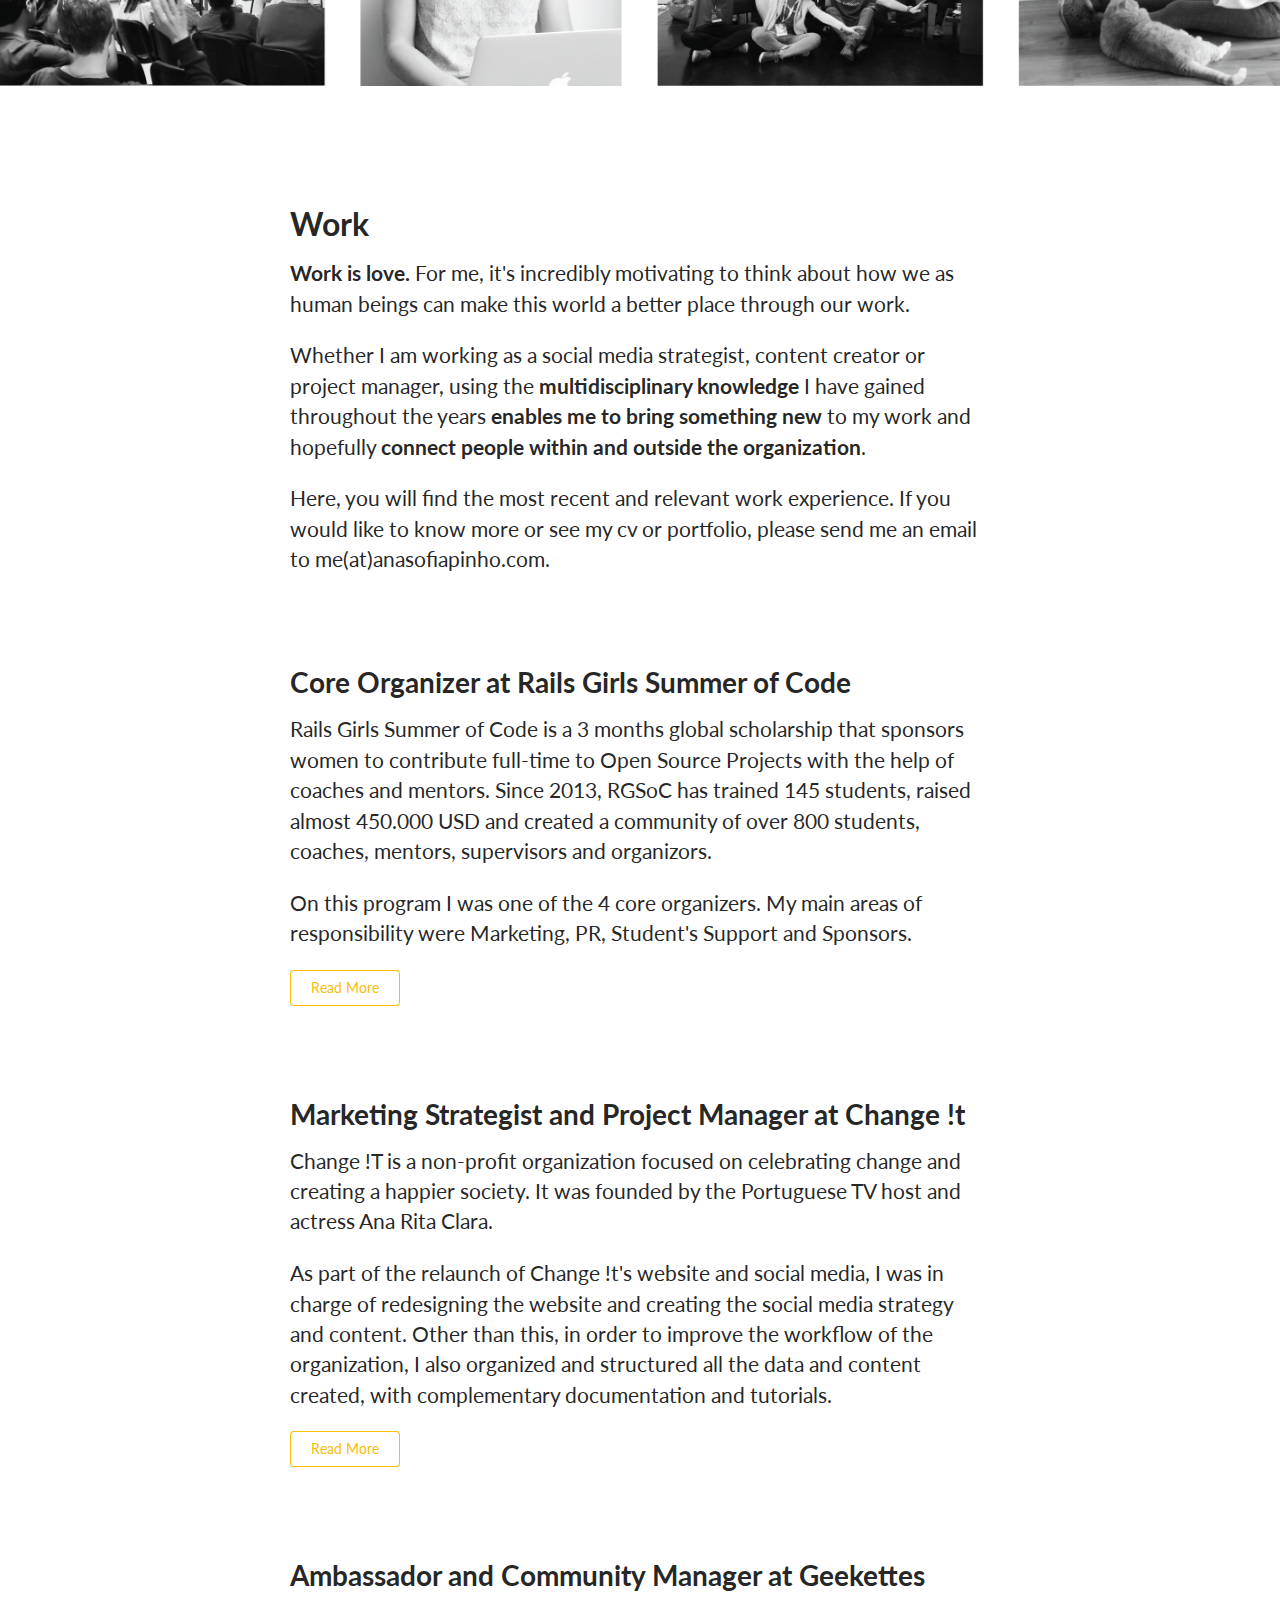
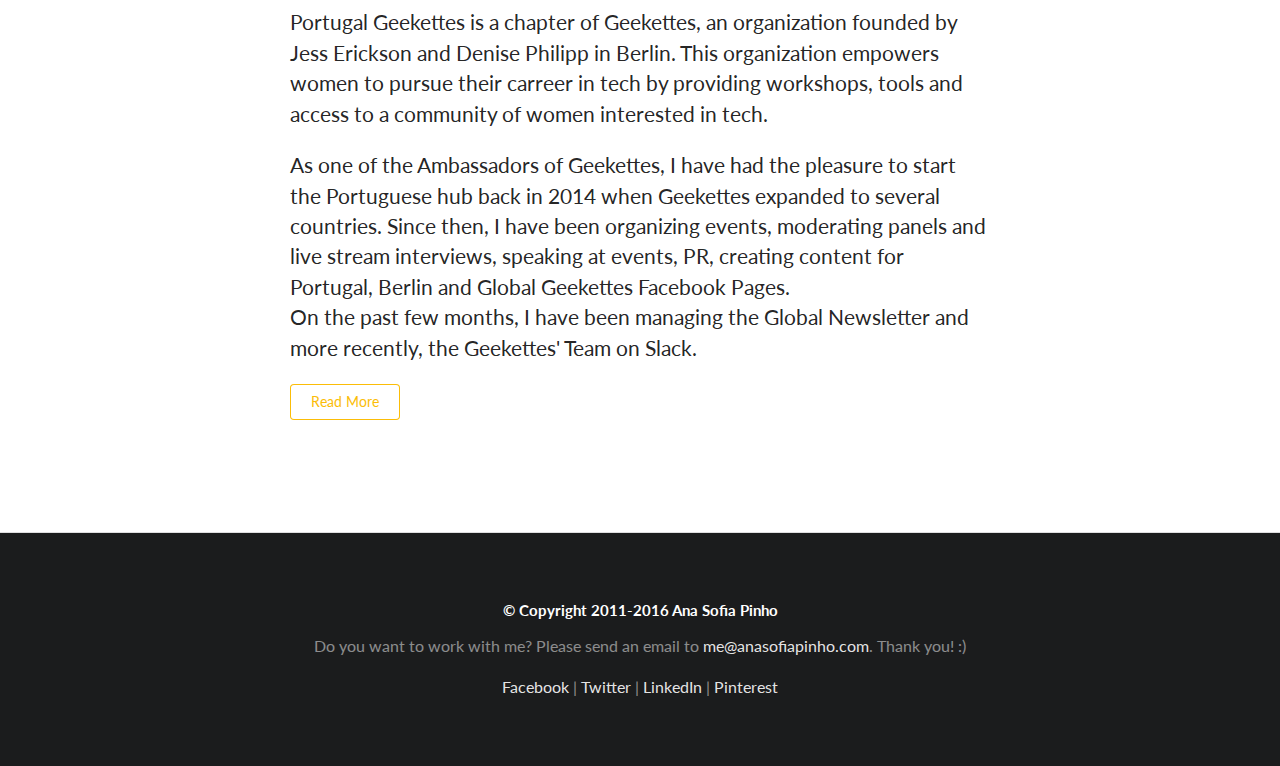
==== commit 6aaa5308: "Improve footer" ====
--- a/homepage.html
+++ b/homepage.html
@@ -21,8 +21,8 @@
   <!-- Sidebar Menu -->
 <div class="ui vertical sidebar menu">
   <a class="active item">Home</a>
-  <a class="item" href="#About me">About me</a>
-  <a class="item" href="#Work">Work</a>
+  <a class="item" href="#about-me">About me</a>
+  <a class="item" href="#work">Work</a>
   <a class="item" href="https://medium.com/@anasofiapinho" target="_blank">Blog</a>
 </div>
 
@@ -36,8 +36,8 @@
           <i class="sidebar icon"></i>
         </a>
         <a class="active item">Home</a>
-        <a class="item" href="#About me">About me</a>
-        <a class="item" href="#Work">Work</a>
+        <a class="item" href="#about-me">About me</a>
+        <a class="item" href="#work">Work</a>
         <a class="item" href="https://medium.com/@anasofiapinho" target="_blank">Blog</a>
       </div>
     </div>
@@ -45,8 +45,8 @@
       <h1 class="ui header">
         Ana Sofia Pinho
       </h1>
-      <h2>A generalist working within and across 
-        <br>Digital Communication, Multimedia Design, 
+      <h2>A generalist working within and across
+        <br>Digital Communication, Multimedia Design,
         <br>Global Strategy and Operations.</h2>
       <br>
       <br>
@@ -54,7 +54,7 @@
       <p>
         <a href="http://www.facebook.com/anasofiapinho" target="_blank">
           <i class="big black facebook f icon"></i>
-        </a> 
+        </a>
         <a href="http://www.twitter.com/anasofiapinho" target="_blank">
           <i class="big black twitter icon"></i>
         </a>
@@ -72,9 +72,7 @@
 
   </div>
 
-  <div id="About me"></div>
-
-  <div class="ui vertical stripe segment">
+  <div class="ui vertical stripe" id="about-me">
     <div class="ui middle aligned stackable grid container">
       <div class="row">
         <div class="eight wide column">
@@ -85,61 +83,103 @@
           <p>
              Since I graduated in 2007, the world opened up in many unexpected ways and I had the privilege of working in all of these areas, — many of them simoultaneously, — throughout all the jobs that I had. I love to work and I love to learn, I am a generalist.
           <p>
-             In the past 4 years, I have been working with several organizations to promote women in tech, such as Rails Girls, Girls Lean In, Geekettes and more recently, Rails Girls Summer of Code.
+             In the past 4 years, I have been working with several organizations to promote diversity in tech, such as Rails Girls, Girls Lean In, Geekettes and more recently, Rails Girls Summer of Code.
           </p>
           <p>Looking forward to work in tech, diversity, sustainability and/or health. If you know of any cool projects, let me know! :)</p>
         </div>
         <div class="six wide right floated column">
           <img src="assets/images/anasofiapinho-profile-02.png" class="ui fluid image">
         </div>
-      </div>  
+      </div>
     </div>
   </div>
 
-<div id="Work"></div>
+
+  <div id="work">
+    <img src="assets/images/anasofiapinho-website-work.png" style="width: 100%" />
+  </div>
+
 
 <div class="ui vertical stripe segment">
     <div class="ui text container">
-      <h3>Work Experience</h3>
-      <p>Instead of focusing on content creation and hard work, we have learned how to master the art of doing nothing by providing massive amounts of whitespace and generic content that can seem massive, monolithic and worth your attention.</p>
+
+      <h3>Work</h3>
+      <p>
+        <strong>Work is love.</strong> For me, it's incredibly motivating to think about how we as human beings can make this world a better place through our work.
+      </p>
+
+      <p>
+        Whether I am working as a social media strategist, content creator or project manager, using the <strong>multidisciplinary knowledge</strong> I have gained throughout the years <strong>enables me to bring something new</strong> to my work and hopefully <strong>connect people within and outside the organization</strong>.
+      </p>
+
+      <p>
+        Here, you will find the most recent and relevant work experience. If you would like to know more or see my cv or portfolio, please send me an email to me(at)anasofiapinho.com.
+      </p>
+
       <h4 class="ui horizontal header divider">
       </h4>
 
     <div class="ui text container">
       <h1>Core Organizer at Rails Girls Summer of Code</h1>
-      <p>Instead of focusing on content creation and hard work, we have learned how to master the art of doing nothing by providing massive amounts of whitespace and generic content that can seem massive, monolithic and worth your attention.</p>
-      <a class="ui large button">Read More</a>
+      <p>Rails Girls Summer of Code is a 3 months global scholarship that sponsors women to contribute full-time to Open Source Projects with the help of coaches and mentors. Since 2013, RGSoC has trained 145 students, raised almost 450.000 USD and created a community of over 800 students, coaches, mentors, supervisors and organizors.
+      </p>
+      <p>On this program I was one of the 4 core organizers. My main areas of responsibility were Marketing, PR, Student's Support and Sponsors.
+      </p>
+
+      <a class="ui yellow basic button">Read More</a>
       <h4 class="ui horizontal header divider">
       </h4>
 
-      <h1 class="ui header">Social Media Strategist, Webdesigner and Manager at Change !t</h1>
-      <p>Yes I know you probably disregarded the earlier boasts as non-sequitur filler content, but its really true. It took years of gene splicing and combinatory DNA research, but our bananas can really dance.</p>
-      <a class="ui large button">Read More</a>
+      <h1 class="ui header">Marketing Strategist and Project Manager at Change !t</h1>
+      <p>
+        Change !T is a non-profit organization focused on celebrating change and creating a happier society. It was founded by the Portuguese TV host and actress Ana Rita Clara.
+      </p>
+
+      <p>
+        As part of the relaunch of Change !t's website and social media, I was in charge of redesigning the website and creating the social media strategy and content. Other than this, in order to improve the workflow of the organization, I also organized and structured all the data and content created, with complementary documentation and tutorials.
+      </p>
+      <a class="ui yellow basic button">Read More</a>
       <h4 class="ui horizontal header divider">
       </h4>
 
-      <h1 class="ui header">Freelance Social Media Manager and Content Creator</h1>
-      <p>Yes I know you probably disregarded the earlier boasts as non-sequitur filler content, but its really true. It took years of gene splicing and combinatory DNA research, but our bananas can really dance.</p>
-      <a class="ui large button">Read More</a>
+      <h1 class="ui header">Ambassador and Community Manager at Geekettes</h1>
+      <p>
+        Portugal Geekettes is a chapter of Geekettes, an organization founded by Jess Erickson and Denise Philipp in Berlin. This organization empowers women to pursue their carreer in tech by providing workshops, tools and access to a community of women interested in tech.
+      </p>
 
-      <h4 class="ui horizontal header divider">
-      </h4>
+      <p>
+        As one of the Ambassadors of Geekettes, I have had the pleasure to start the Portuguese hub back in 2014 when Geekettes expanded to several countries. Since then, I have been organizing events, moderating panels and live stream interviews, speaking at events, PR, creating content for Portugal, Berlin and Global Geekettes Facebook Pages.
+        <br>
+        On the past few months, I have been managing the Global Newsletter and more recently, the Geekettes' Team on Slack.
+      </p>
 
-      <h1 class="ui header">Ambassador and Social Media Manager at Geekettes</h1>
-      <p>Yes I know you probably disregarded the earlier boasts as non-sequitur filler content, but its really true. It took years of gene splicing and combinatory DNA research, but our bananas can really dance.</p>
-      <a class="ui large button">Read More</a>
+      <a class="ui yellow basic button">Read More</a>
     </div>
     </div>
   </div>
 
-
-  <div class="ui inverted vertical footer segment">
+  <div class="ui inverted vertical footer segment center aligned">
     <div class="ui text container">
       <div class="ui stackable inverted divided equal height stackable grid">
-        <div class="15 wide column">
-          <h4 class="ui inverted header" align="center">&copy; Copyright 2011-2016 Ana Sofia Pinho</h4>
+        <div class="sixteen wide column">
+          <h4 class="ui inverted header">&copy; Copyright 2011-2016 Ana Sofia Pinho</h4>
           <div class="ui inverted link list">
-            <a href="#" class="item"  align="center">Do you want to work with me? Please send an email to me@anasofiapinho.com. Thank you! :)</a>
+            <p class="item">Do you want to work with me? Please send an email to <a href="mailto:me@anasofiapinho.com">me@anasofiapinho.com</a>. Thank you! :)</p>
+
+            <p class="item">
+              <a href="http://www.facebook.com/anasofiapinho" target="_blank">
+                Facebook
+              </a> |
+              <a href="http://www.twitter.com/anasofiapinho" target="_blank">
+                Twitter
+              </a> |
+              <a href="https://pt.linkedin.com/in/anasofiapinho" target="_blank">
+                LinkedIn
+              </a> |
+              <a href="https://pt.pinterest.com/anasofiapinho/" target="_blank">
+                Pinterest
+              </a>
+            </p>
           </div>
         </div>
       </div>
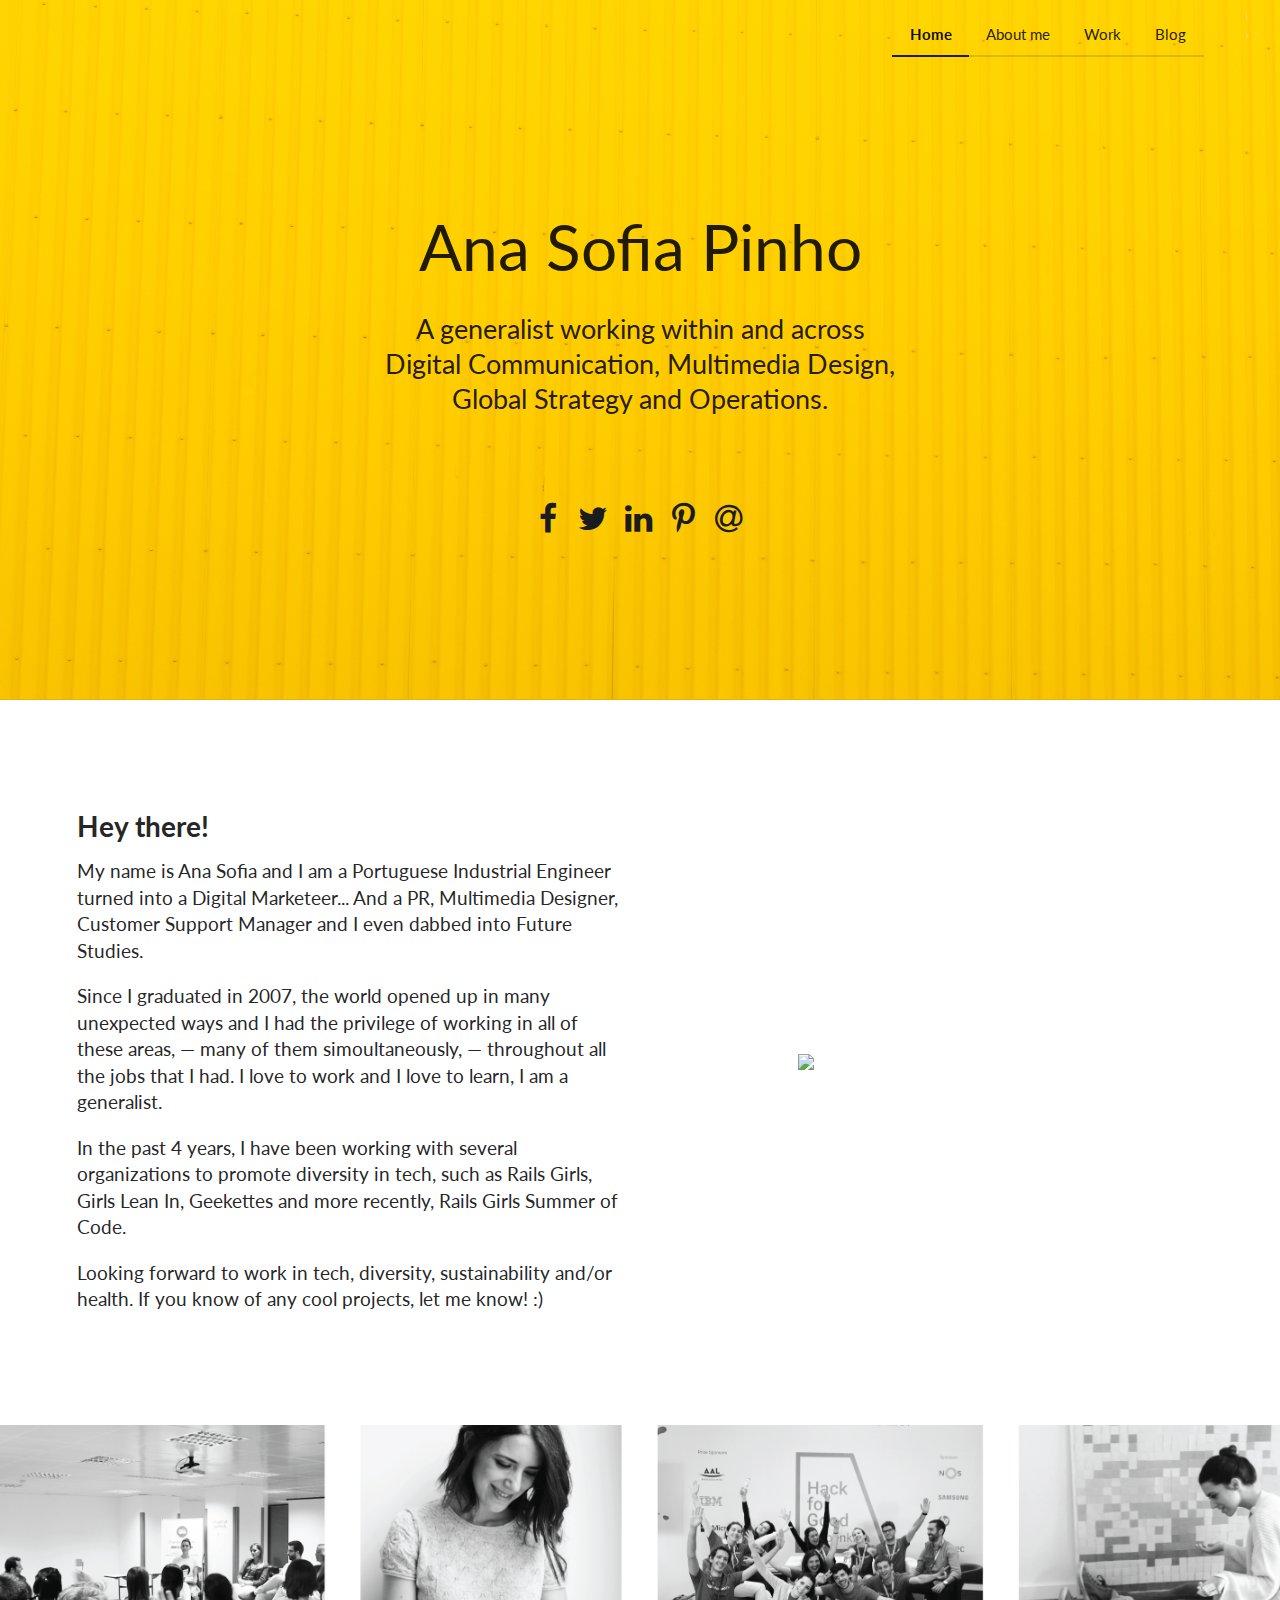
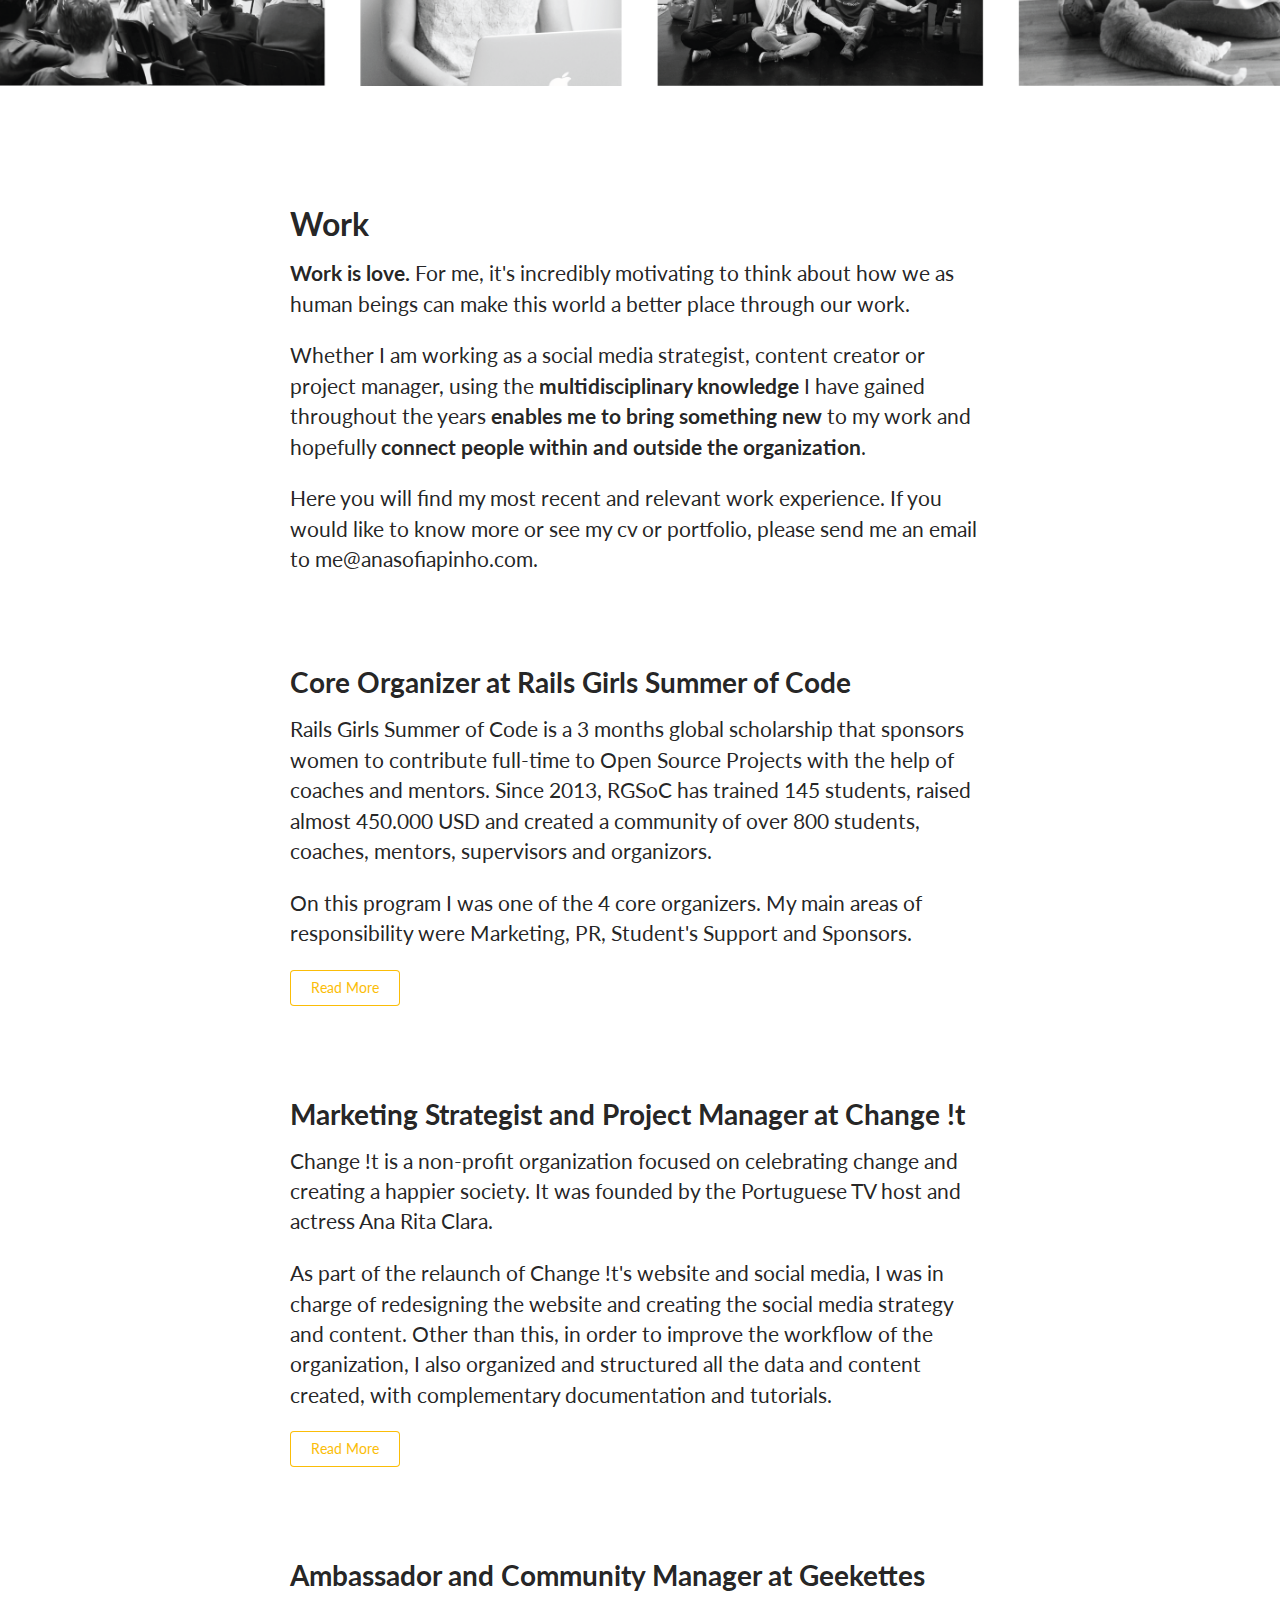
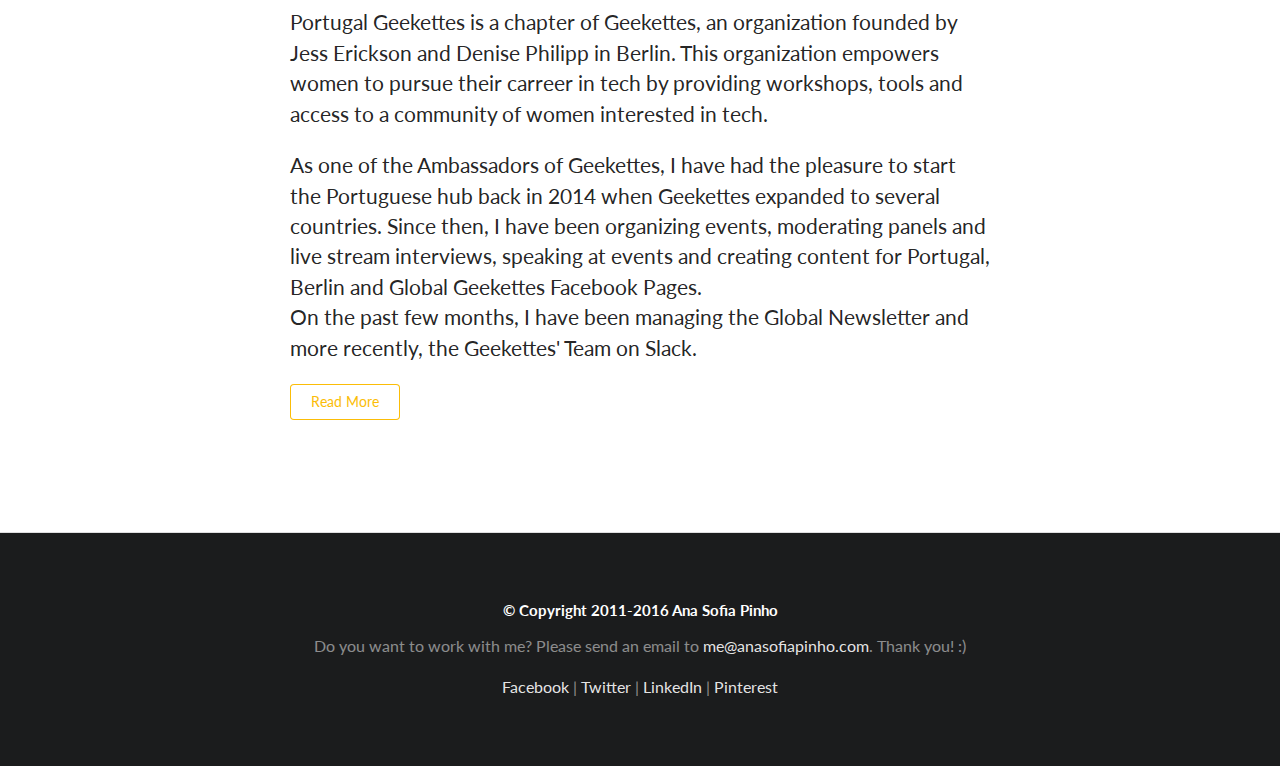
==== commit 801e8f0c: "Improvements" ====
--- a/homepage.html
+++ b/homepage.html
@@ -7,7 +7,7 @@
   <meta name="viewport" content="width=device-width, initial-scale=1.0, maximum-scale=1.0">
 
   <!-- Site Properties -->
-  <title>Homepage - Semantic</title>
+  <title>Ana Sofia Pinho — Digital Communication, Multimedia Design and Operations</title>
   <script src="https://code.jquery.com/jquery-2.2.4.min.js" integrity="sha256-BbhdlvQf/xTY9gja0Dq3HiwQF8LaCRTXxZKRutelT44=" crossorigin="anonymous"></script>
 
   <link rel="stylesheet" type="text/css" href="assets/semantic/semantic.min.css">
@@ -113,7 +113,7 @@
       </p>
 
       <p>
-        Here, you will find the most recent and relevant work experience. If you would like to know more or see my cv or portfolio, please send me an email to me(at)anasofiapinho.com.
+        Here you will find my most recent and relevant work experience. If you would like to know more or see my cv or portfolio, please send me an email to me@anasofiapinho.com.
       </p>
 
       <h4 class="ui horizontal header divider">
@@ -126,13 +126,13 @@
       <p>On this program I was one of the 4 core organizers. My main areas of responsibility were Marketing, PR, Student's Support and Sponsors.
       </p>
 
-      <a class="ui yellow basic button">Read More</a>
+      <a href="work/2016-rgsoc.html" class="ui yellow basic button">Read More</a>
       <h4 class="ui horizontal header divider">
       </h4>
 
       <h1 class="ui header">Marketing Strategist and Project Manager at Change !t</h1>
       <p>
-        Change !T is a non-profit organization focused on celebrating change and creating a happier society. It was founded by the Portuguese TV host and actress Ana Rita Clara.
+        Change !t is a non-profit organization focused on celebrating change and creating a happier society. It was founded by the Portuguese TV host and actress Ana Rita Clara.
       </p>
 
       <p>
@@ -148,7 +148,7 @@
       </p>
 
       <p>
-        As one of the Ambassadors of Geekettes, I have had the pleasure to start the Portuguese hub back in 2014 when Geekettes expanded to several countries. Since then, I have been organizing events, moderating panels and live stream interviews, speaking at events, PR, creating content for Portugal, Berlin and Global Geekettes Facebook Pages.
+        As one of the Ambassadors of Geekettes, I have had the pleasure to start the Portuguese hub back in 2014 when Geekettes expanded to several countries. Since then, I have been organizing events, moderating panels and live stream interviews, speaking at events and creating content for Portugal, Berlin and Global Geekettes Facebook Pages.
         <br>
         On the past few months, I have been managing the Global Newsletter and more recently, the Geekettes' Team on Slack.
       </p>
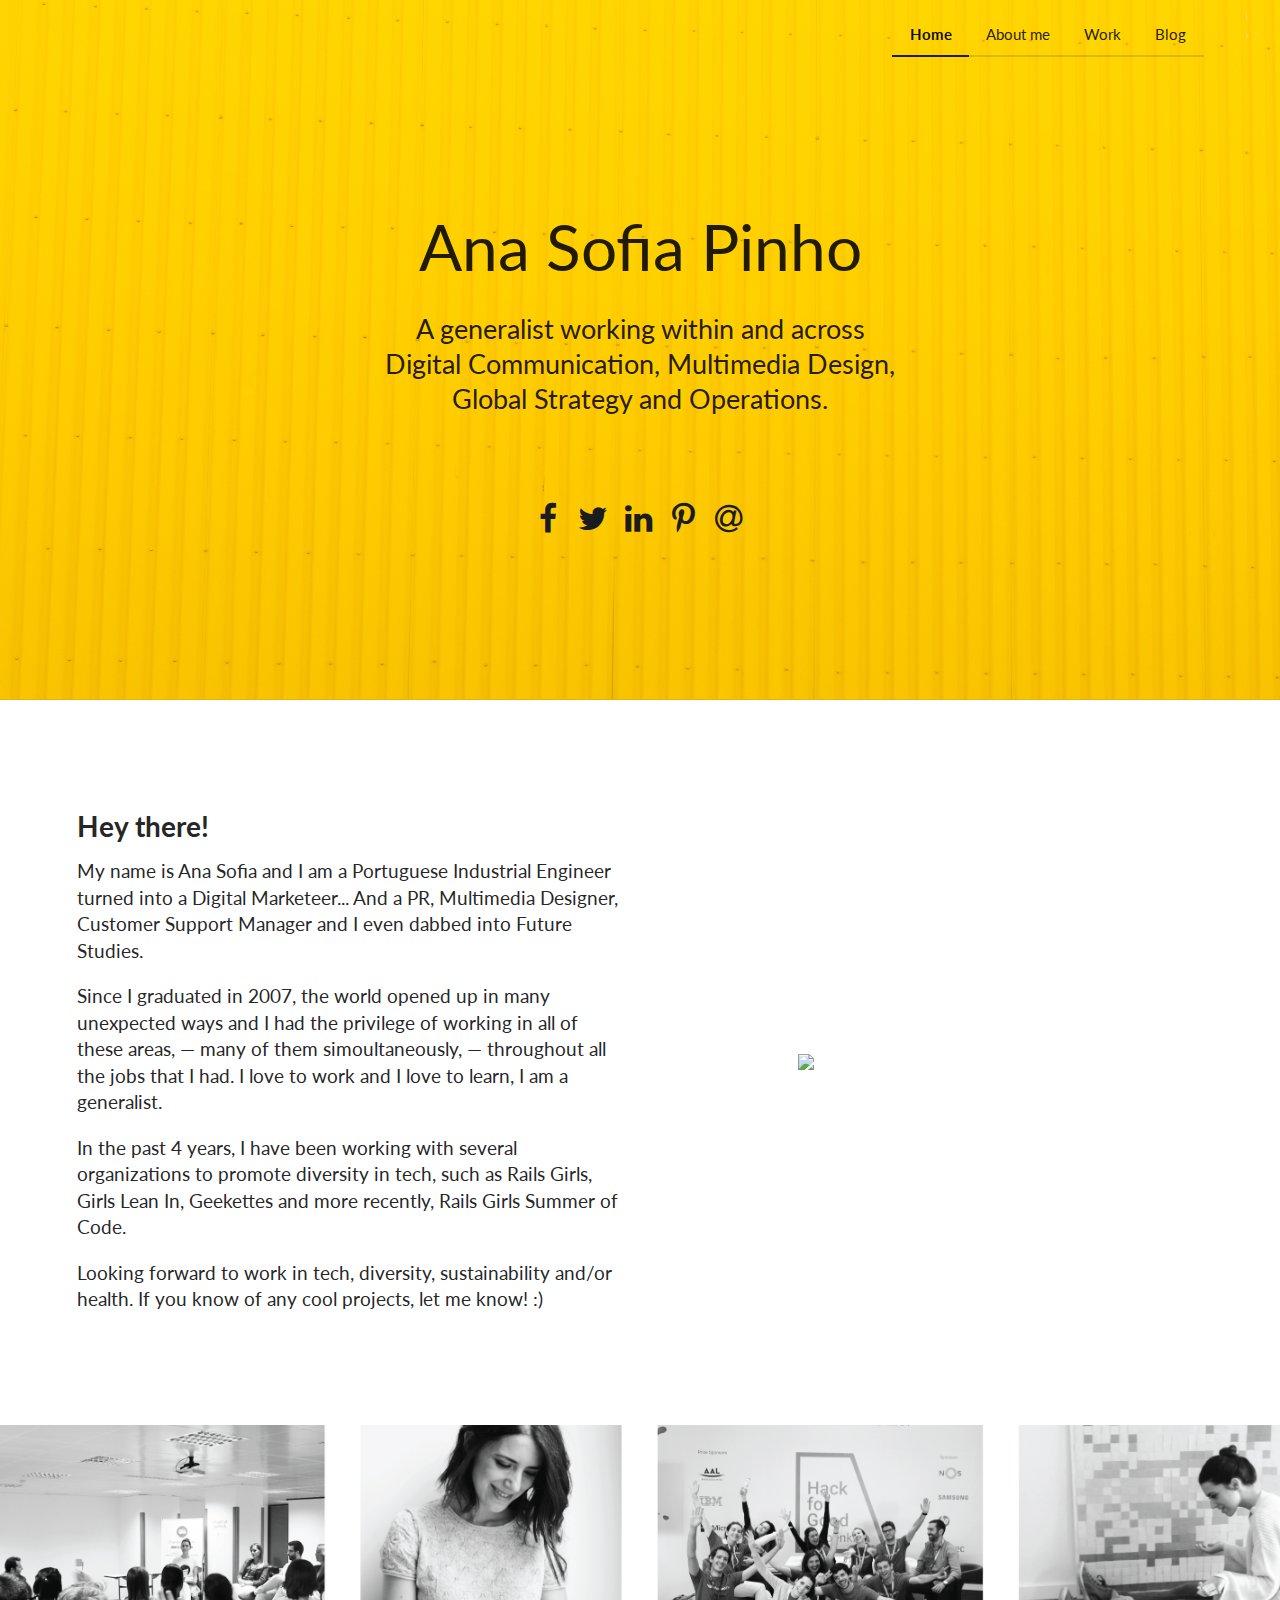
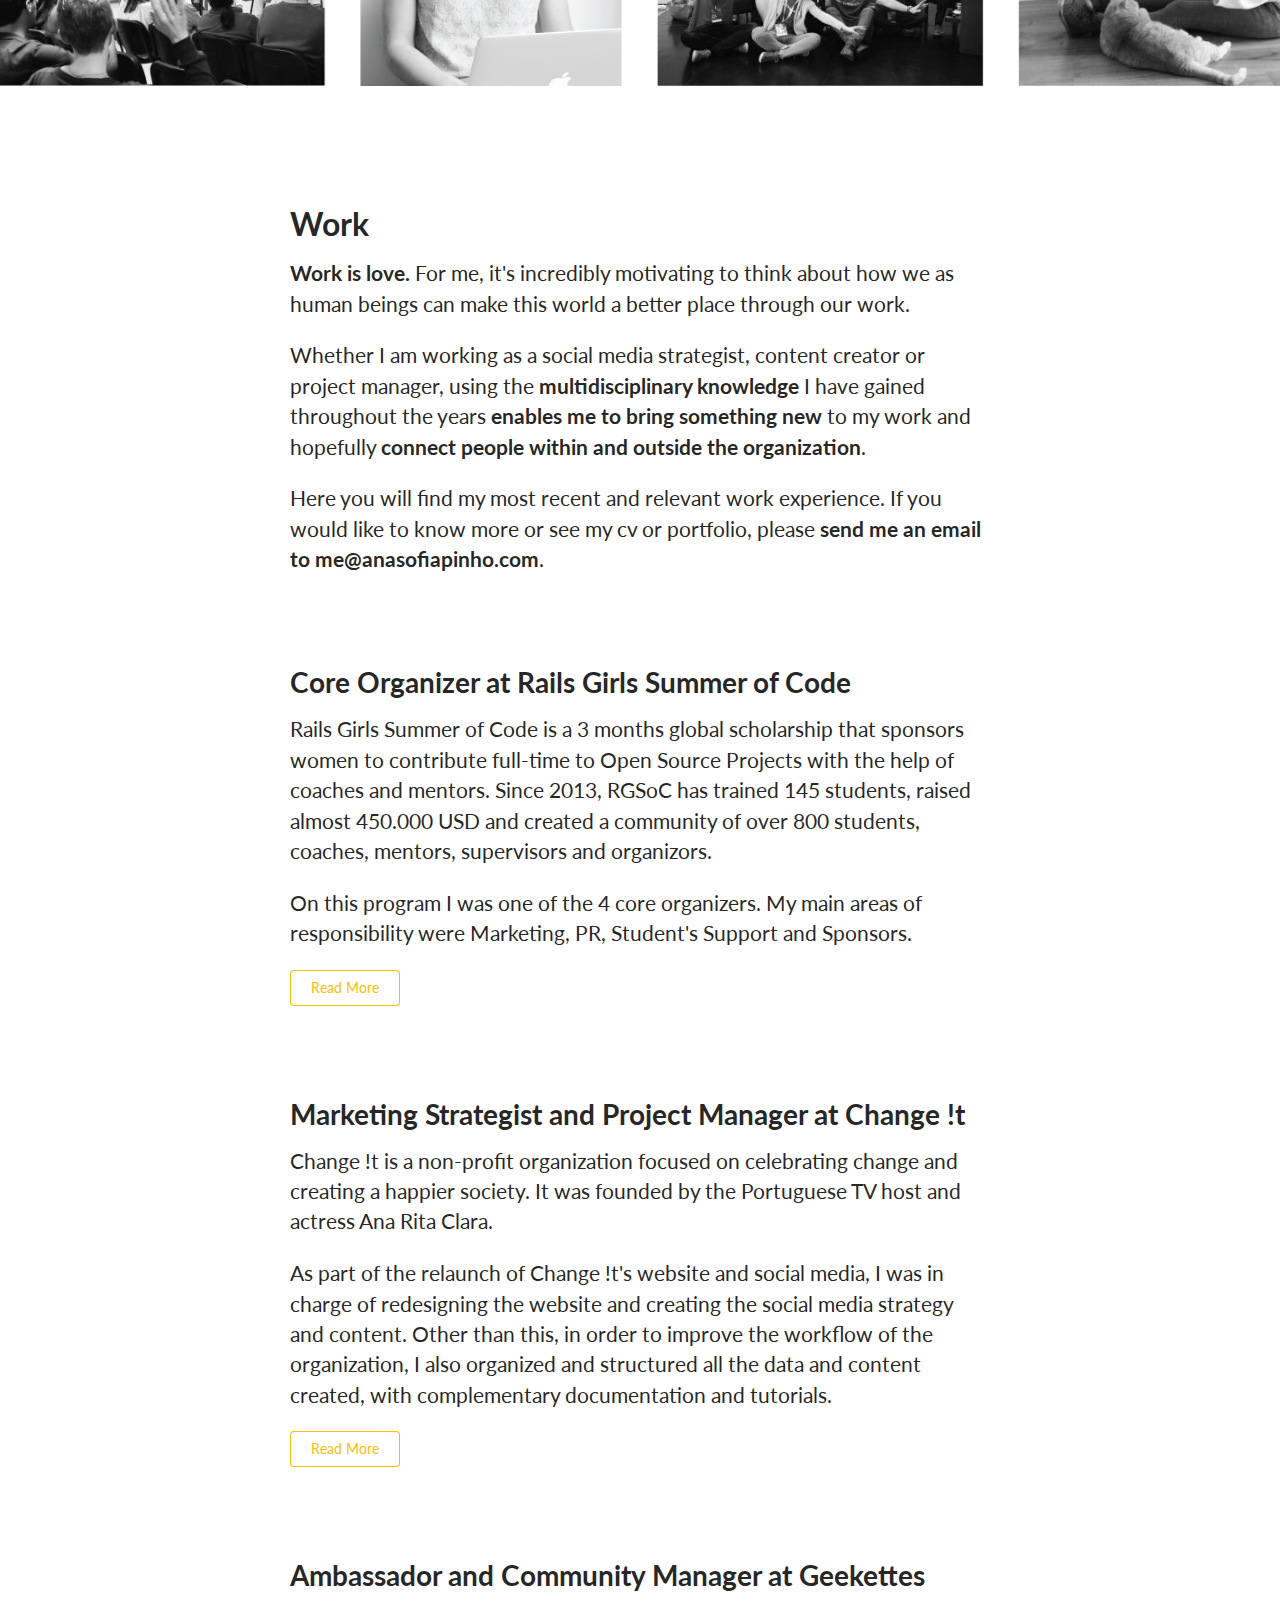
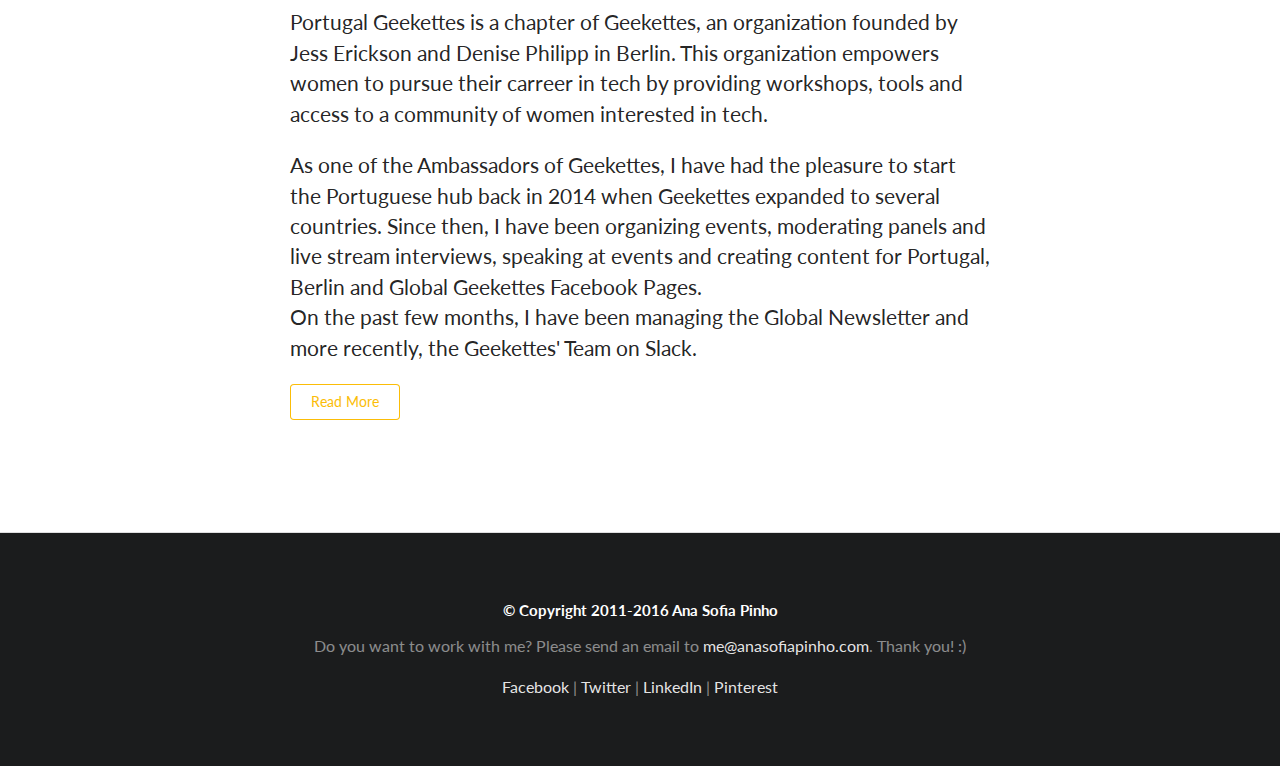
==== commit c09d6fec: "new pages" ====
--- a/homepage.html
+++ b/homepage.html
@@ -113,7 +113,7 @@
       </p>
 
       <p>
-        Here you will find my most recent and relevant work experience. If you would like to know more or see my cv or portfolio, please send me an email to me@anasofiapinho.com.
+        Here you will find my most recent and relevant work experience. If you would like to know more or see my cv or portfolio, please <strong>send me an email to me@anasofiapinho.com</strong>.
       </p>
 
       <h4 class="ui horizontal header divider">
